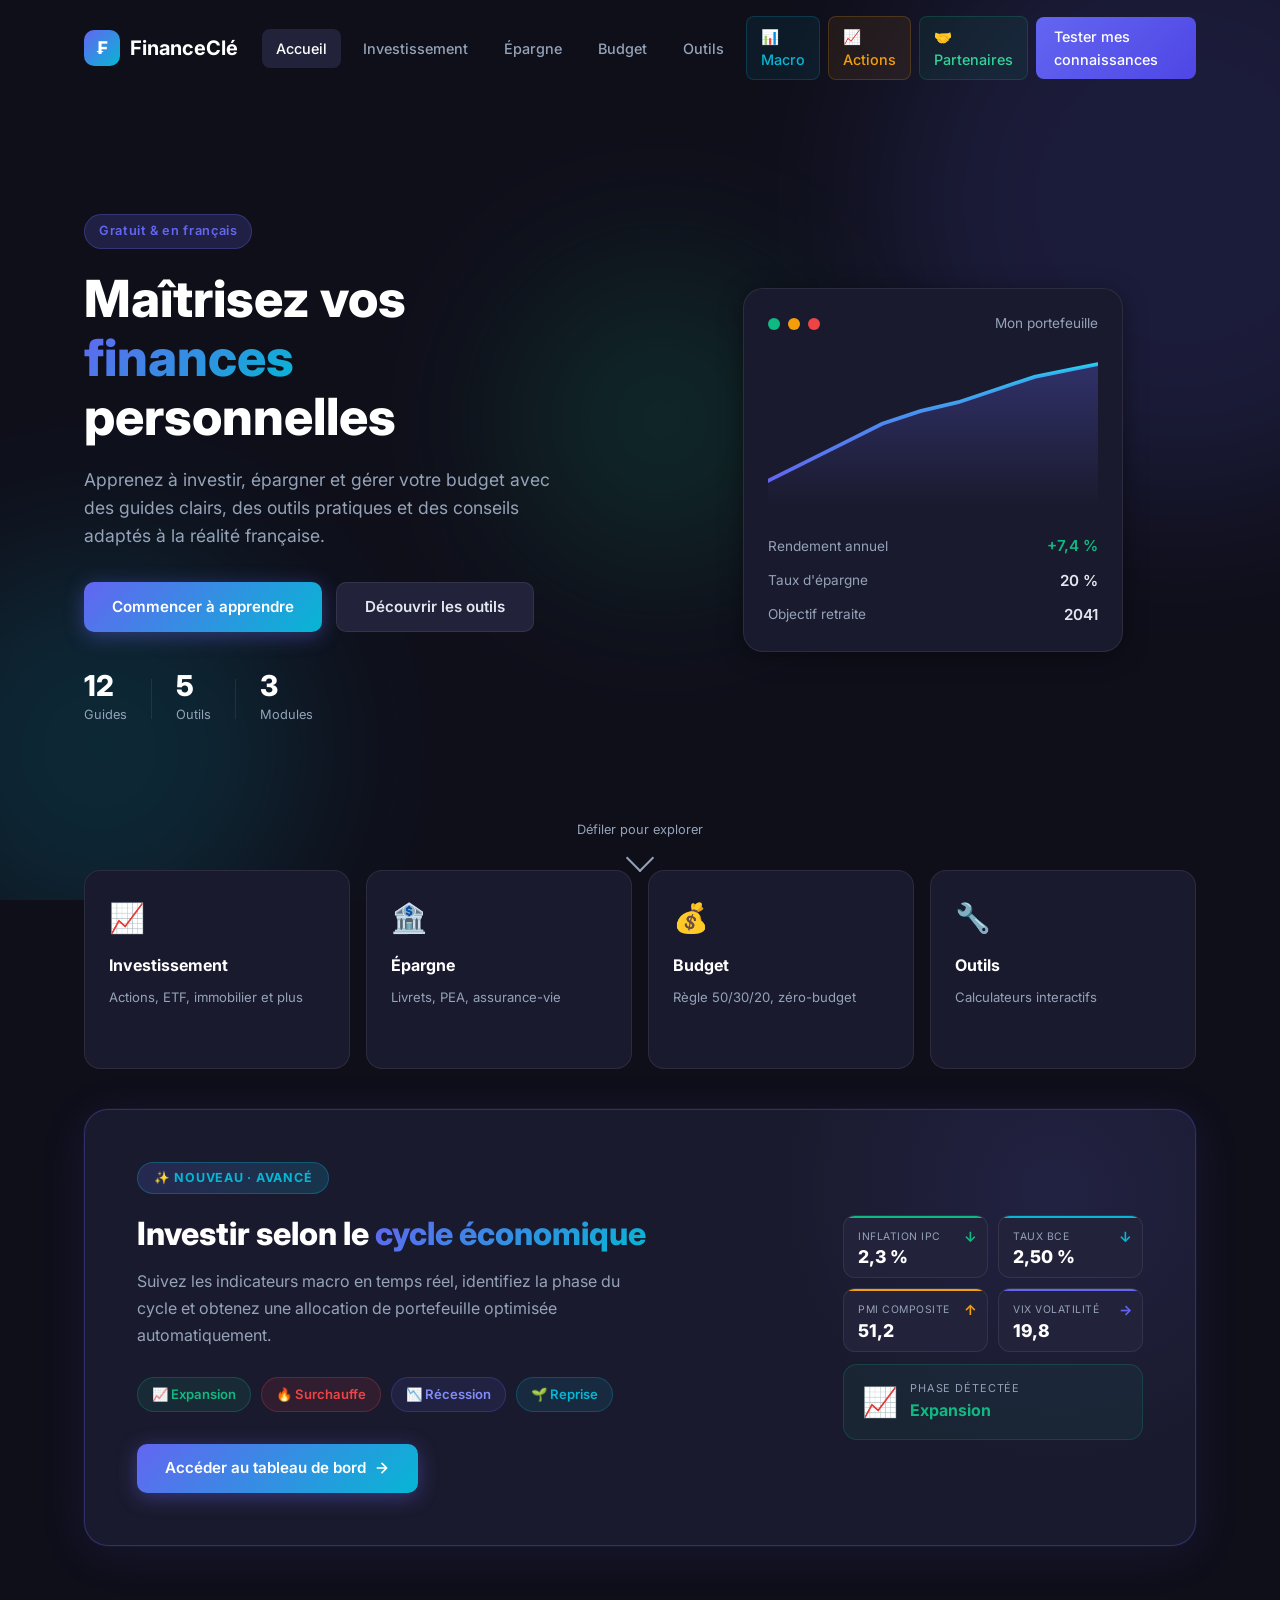
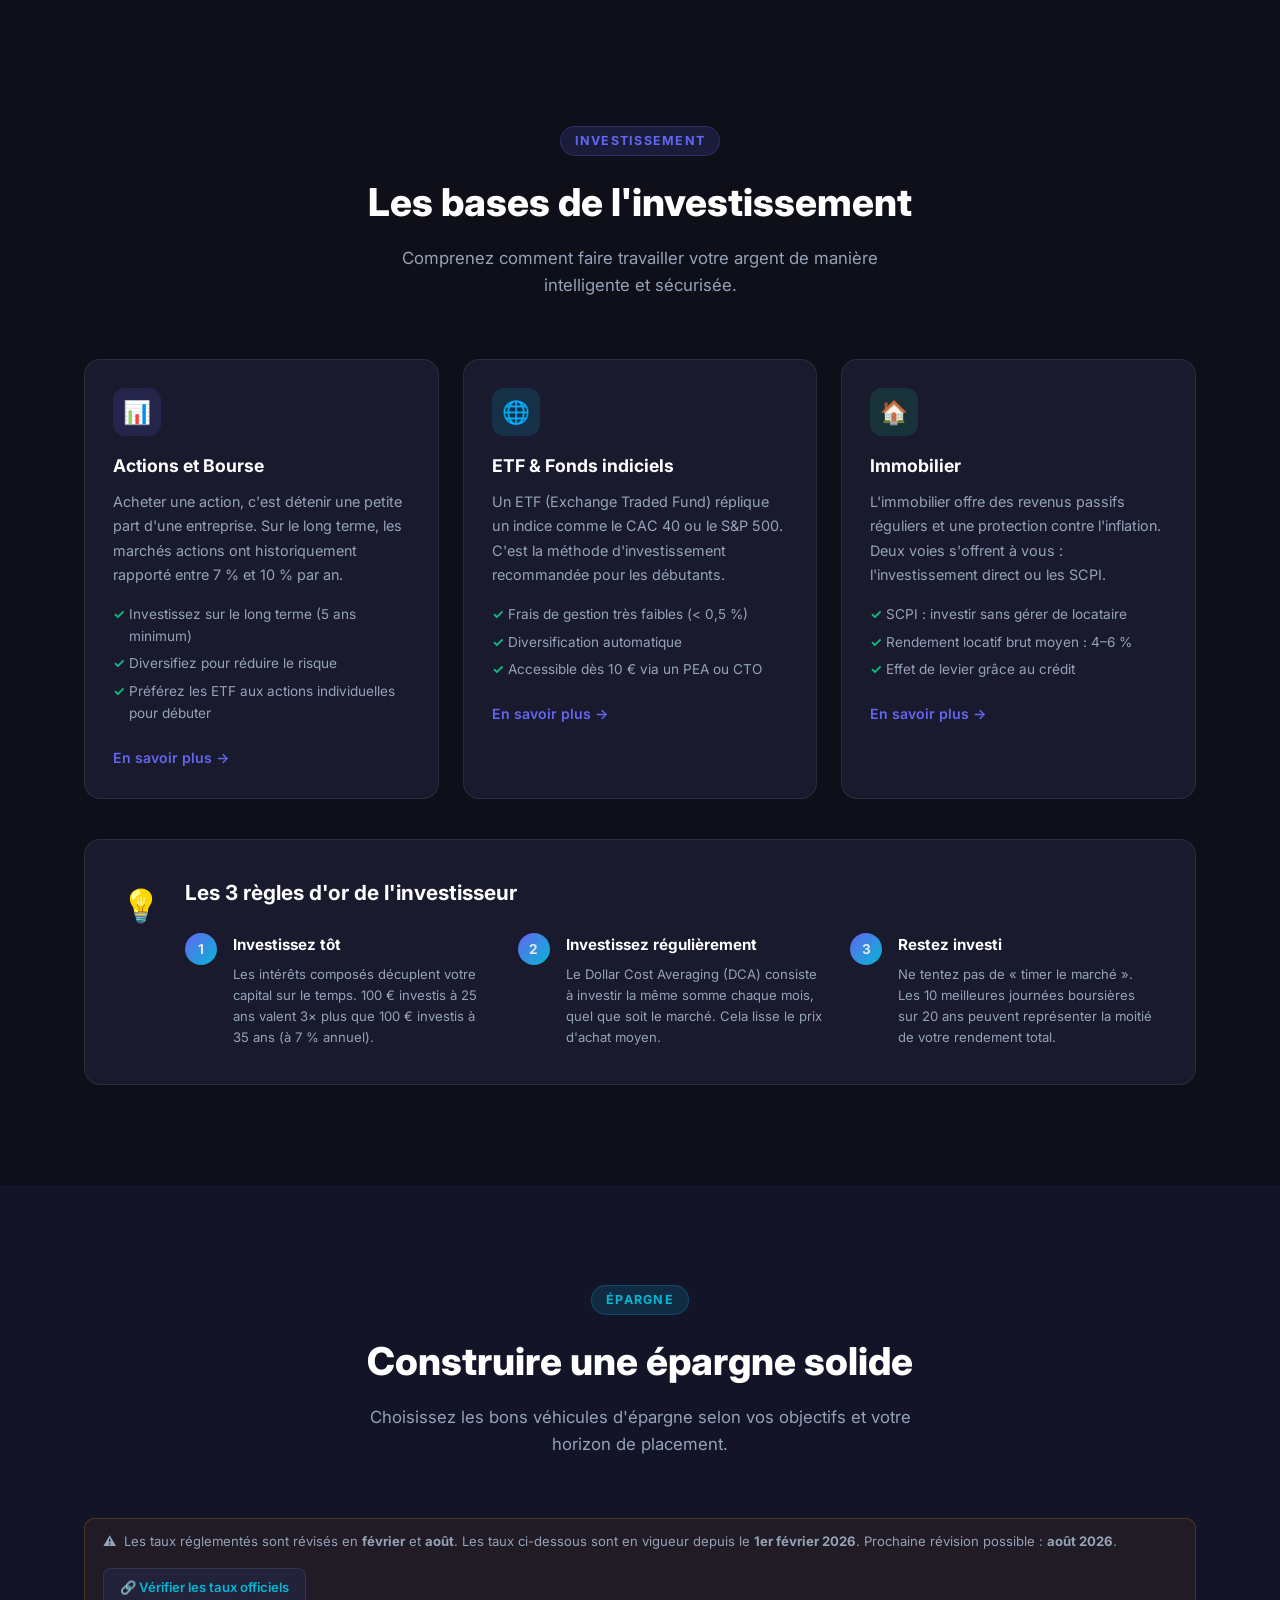
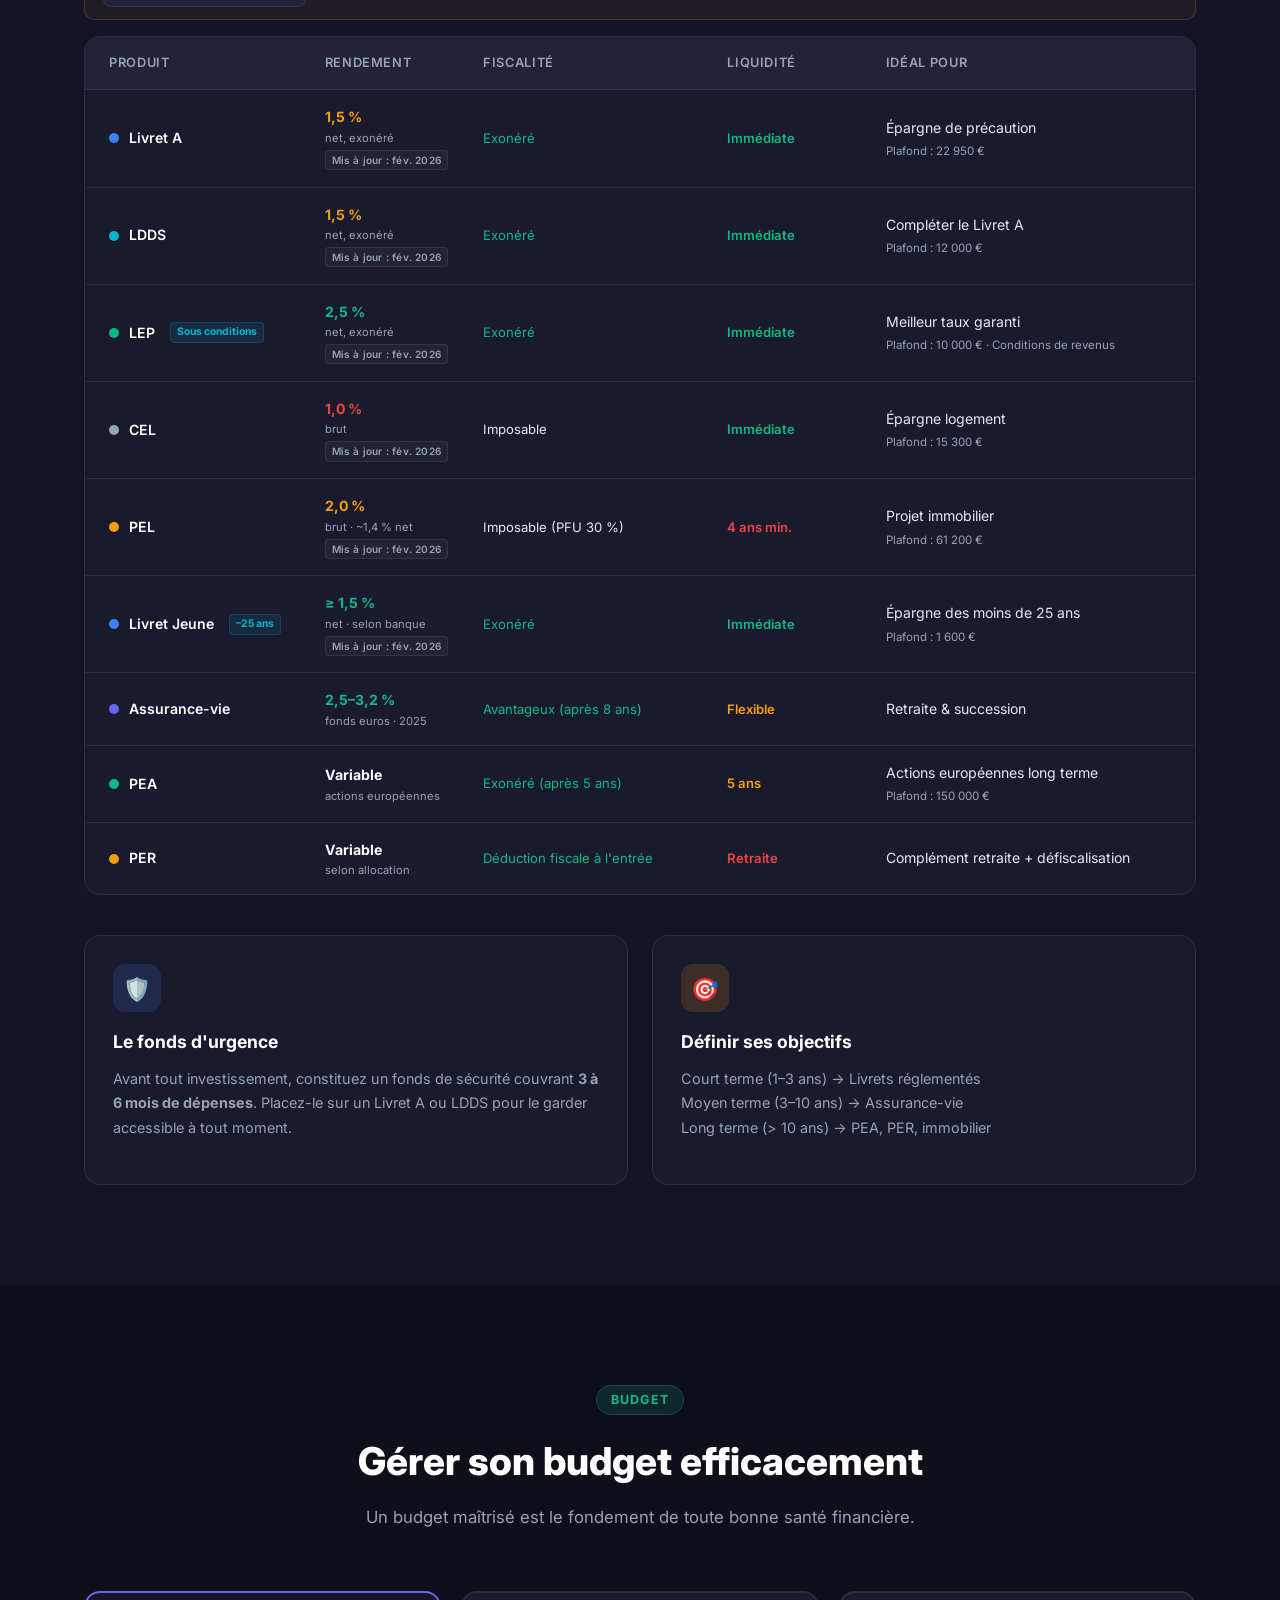
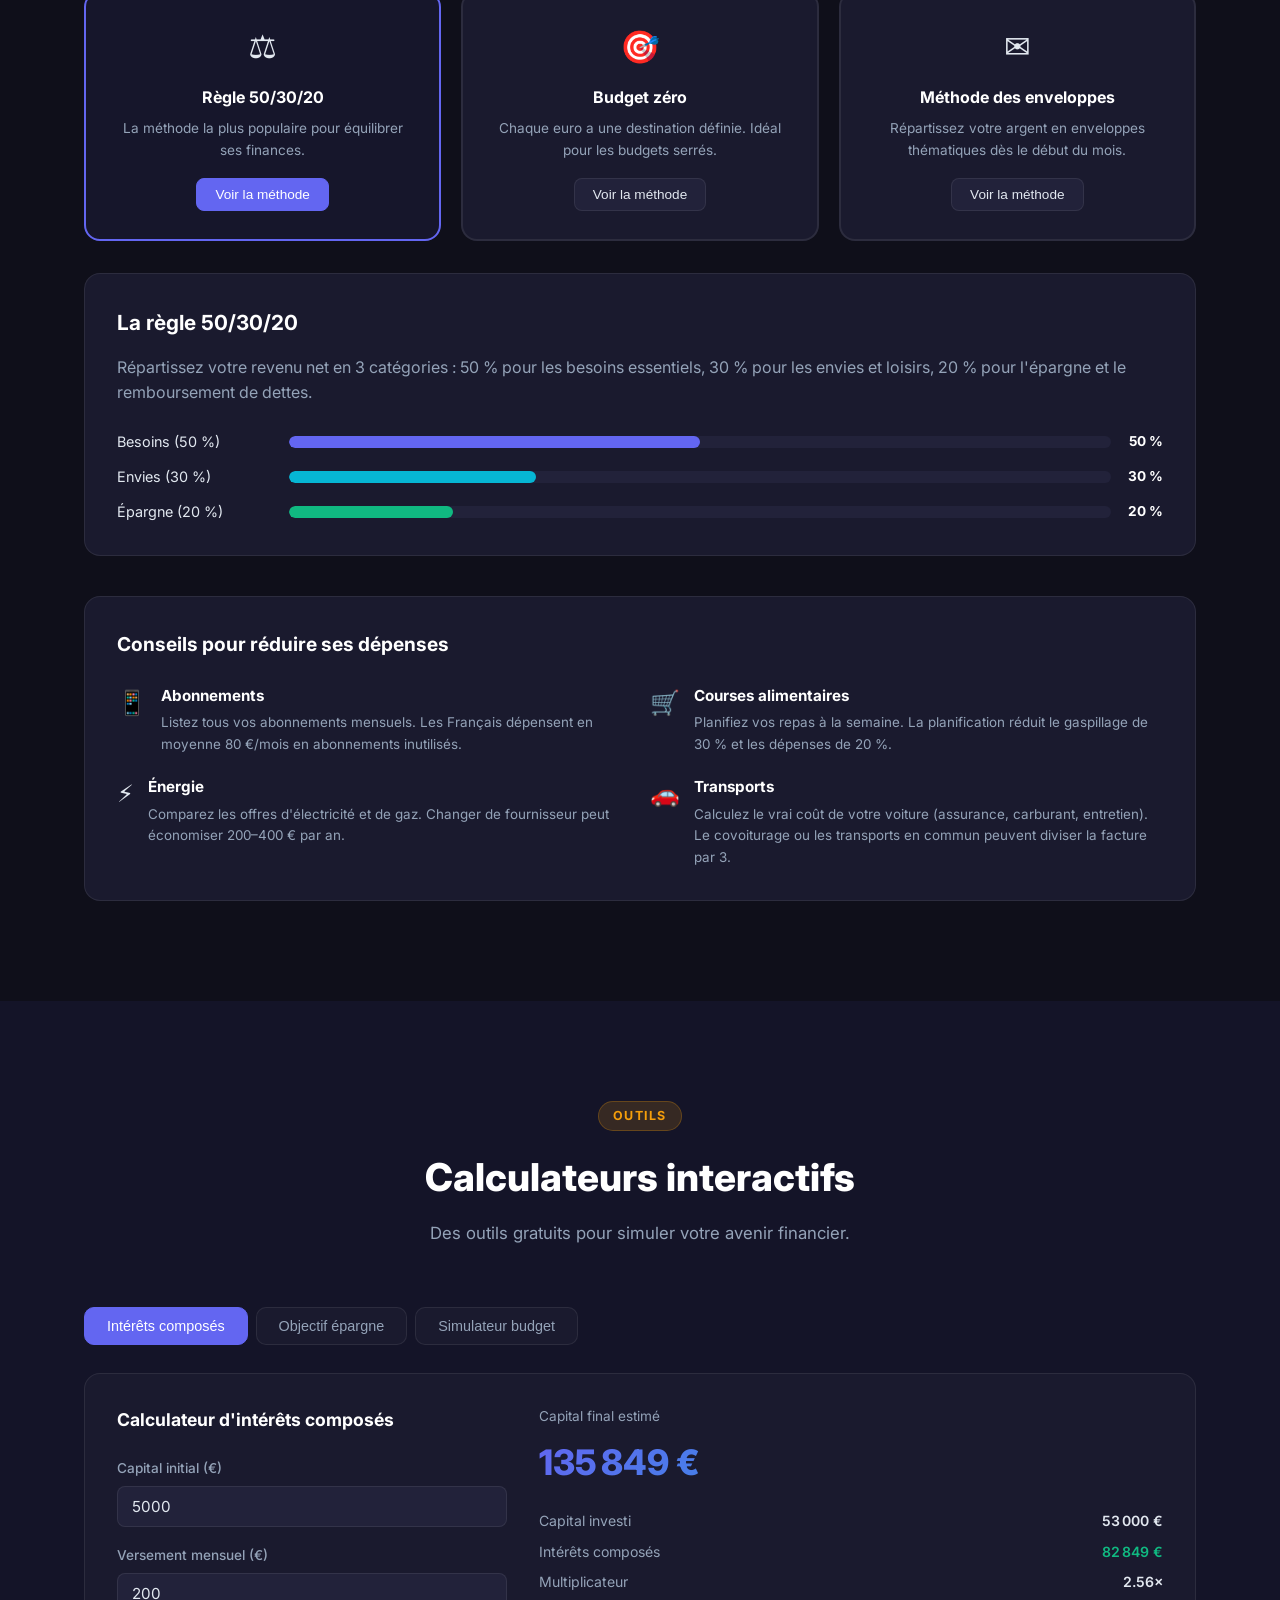
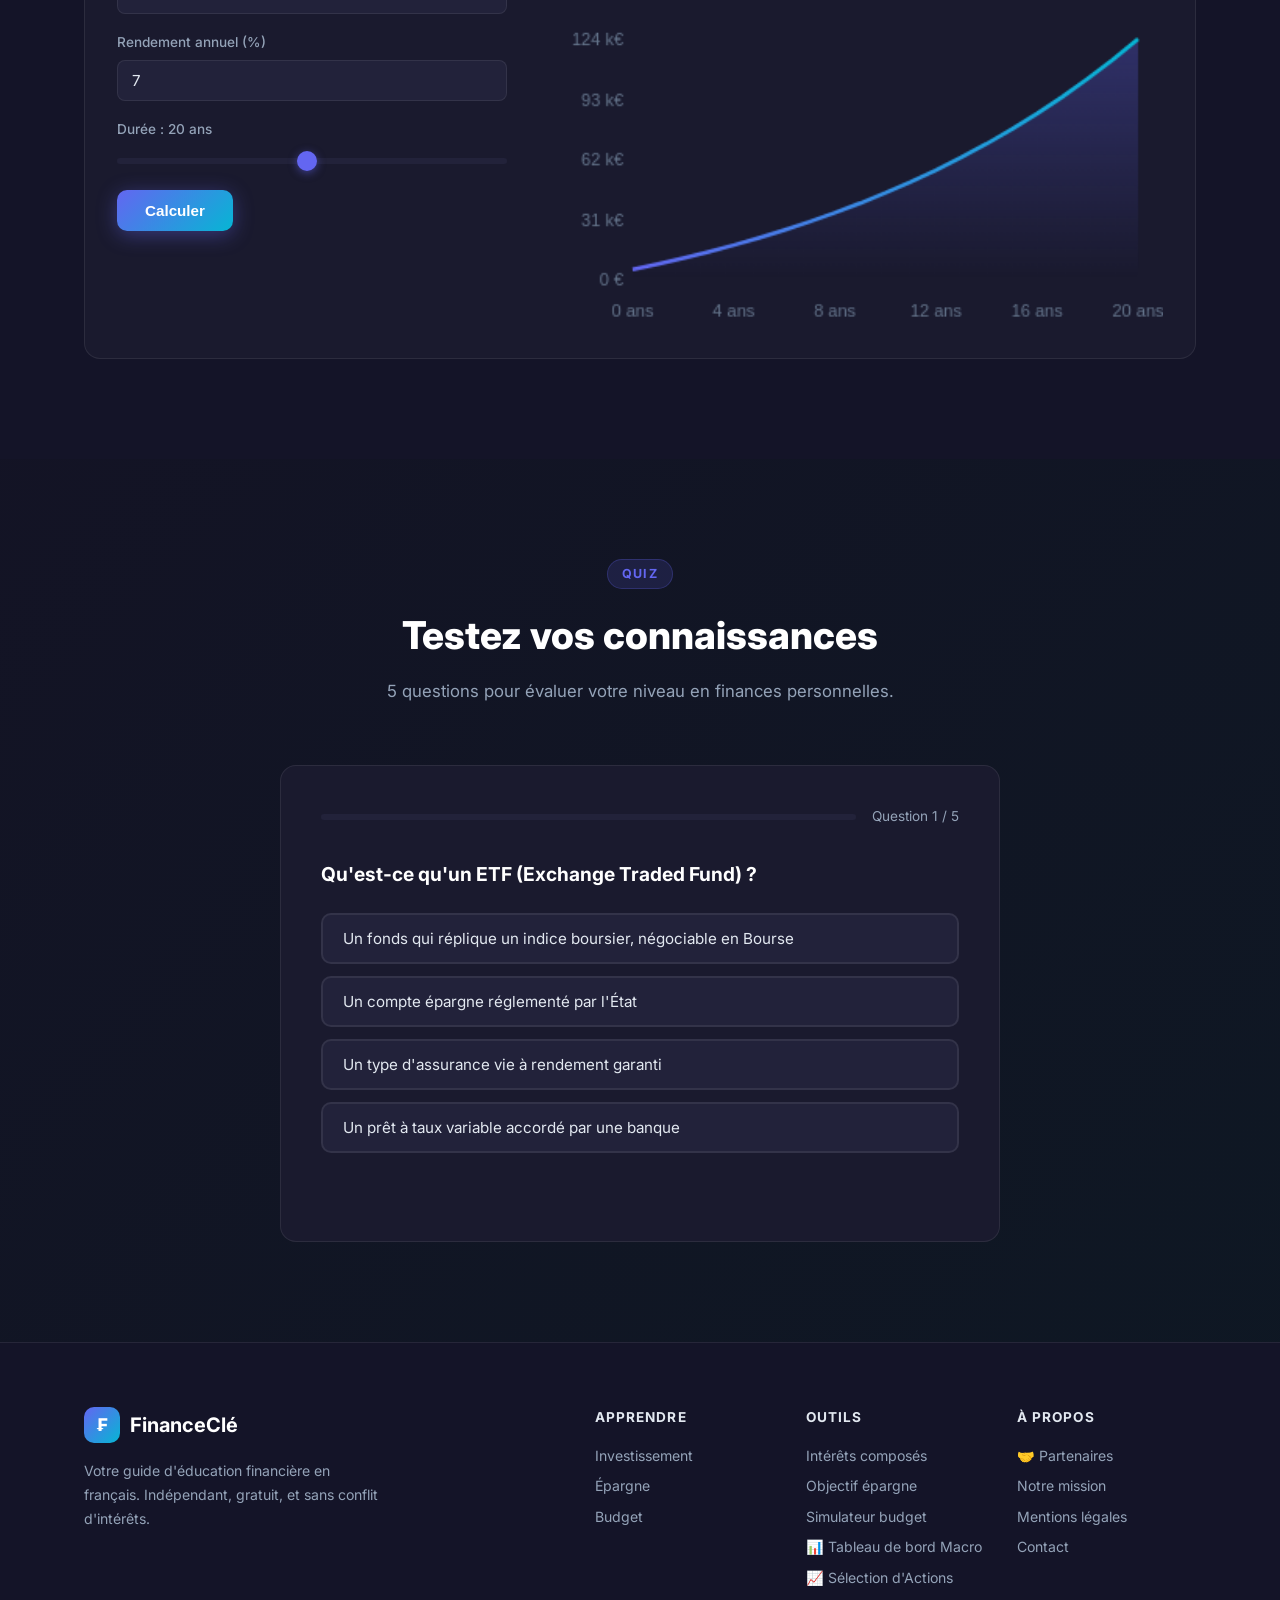
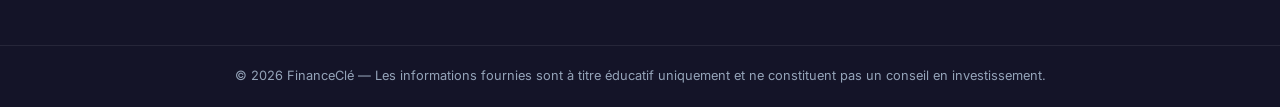
==== index.html @ 879d25b8 "Premier commit - Site FinanceClé complet" ====
<!DOCTYPE html>
<html lang="fr">
<head>
  <meta charset="UTF-8" />
  <meta name="viewport" content="width=device-width, initial-scale=1.0" />
  <title>FinanceClé — Éducation Financière</title>
  <link rel="stylesheet" href="styles.css" />
  <link rel="preconnect" href="https://fonts.googleapis.com" />
  <link rel="preconnect" href="https://fonts.gstatic.com" crossorigin />
  <link href="https://fonts.googleapis.com/css2?family=Inter:wght@400;500;600;700;800&display=swap" rel="stylesheet" />
</head>
<body>

  <!-- NAVIGATION -->
  <header class="navbar" id="navbar">
    <div class="container nav-inner">
      <a href="#accueil" class="logo">
        <span class="logo-icon">₣</span>
        <span>FinanceClé</span>
      </a>
      <nav class="nav-links" id="navLinks">
        <a href="#accueil" class="nav-link active">Accueil</a>
        <a href="#investissement" class="nav-link">Investissement</a>
        <a href="#epargne" class="nav-link">Épargne</a>
        <a href="#budget" class="nav-link">Budget</a>
        <a href="#outils" class="nav-link">Outils</a>
        <a href="tableau-de-bord-macro.html" class="nav-link nav-link-macro">📊 Macro</a>
        <a href="selection-actions.html" class="nav-link nav-link-actions">📈 Actions</a>
        <a href="partenaires.html" class="nav-link nav-link-partners">🤝 Partenaires</a>
        <a href="#quiz" class="nav-link btn-nav">Tester mes connaissances</a>
      </nav>
      <button class="hamburger" id="hamburger" aria-label="Menu">
        <span></span><span></span><span></span>
      </button>
    </div>
  </header>

  <!-- HERO -->
  <section class="hero" id="accueil">
    <div class="hero-bg">
      <div class="hero-shape shape-1"></div>
      <div class="hero-shape shape-2"></div>
      <div class="hero-shape shape-3"></div>
    </div>
    <div class="container hero-content">
      <div class="hero-text">
        <span class="badge">Gratuit &amp; en français</span>
        <h1>Maîtrisez vos <span class="highlight">finances</span> personnelles</h1>
        <p class="hero-sub">Apprenez à investir, épargner et gérer votre budget avec des guides clairs, des outils pratiques et des conseils adaptés à la réalité française.</p>
        <div class="hero-cta">
          <a href="#investissement" class="btn btn-primary">Commencer à apprendre</a>
          <a href="#outils" class="btn btn-ghost">Découvrir les outils</a>
        </div>
        <div class="hero-stats">
          <div class="stat"><span class="stat-num" data-target="12">0</span><span>Guides</span></div>
          <div class="stat-divider"></div>
          <div class="stat"><span class="stat-num" data-target="5">0</span><span>Outils</span></div>
          <div class="stat-divider"></div>
          <div class="stat"><span class="stat-num" data-target="3">0</span><span>Modules</span></div>
        </div>
      </div>
      <div class="hero-card-wrap">
        <div class="hero-card">
          <div class="card-header">
            <span class="card-dot green"></span>
            <span class="card-dot yellow"></span>
            <span class="card-dot red"></span>
            <span class="card-title">Mon portefeuille</span>
          </div>
          <div class="card-chart">
            <svg viewBox="0 0 260 120" class="chart-svg">
              <polyline points="0,100 30,85 60,70 90,55 120,45 150,38 180,28 210,18 240,12 260,8"
                fill="none" stroke="url(#grad)" stroke-width="3" stroke-linecap="round"/>
              <polygon points="0,100 30,85 60,70 90,55 120,45 150,38 180,28 210,18 240,12 260,8 260,120 0,120"
                fill="url(#gradFill)" opacity="0.3"/>
              <defs>
                <linearGradient id="grad" x1="0" y1="0" x2="1" y2="0">
                  <stop offset="0%" stop-color="#6366f1"/>
                  <stop offset="100%" stop-color="#22d3ee"/>
                </linearGradient>
                <linearGradient id="gradFill" x1="0" y1="0" x2="0" y2="1">
                  <stop offset="0%" stop-color="#6366f1"/>
                  <stop offset="100%" stop-color="#6366f100"/>
                </linearGradient>
              </defs>
            </svg>
          </div>
          <div class="card-metrics">
            <div class="metric">
              <span class="metric-label">Rendement annuel</span>
              <span class="metric-val green-text">+7,4 %</span>
            </div>
            <div class="metric">
              <span class="metric-label">Taux d'épargne</span>
              <span class="metric-val">20 %</span>
            </div>
            <div class="metric">
              <span class="metric-label">Objectif retraite</span>
              <span class="metric-val">2041</span>
            </div>
          </div>
        </div>
      </div>
    </div>
    <div class="scroll-hint">
      <span>Défiler pour explorer</span>
      <div class="scroll-arrow"></div>
    </div>
  </section>

  <!-- MODULES RAPIDES -->
  <section class="modules" id="modules">
    <div class="container">
      <div class="modules-grid">
        <a href="#investissement" class="module-card mod-purple">
          <div class="mod-icon">📈</div>
          <h3>Investissement</h3>
          <p>Actions, ETF, immobilier et plus</p>
          <span class="mod-arrow">→</span>
        </a>
        <a href="#epargne" class="module-card mod-cyan">
          <div class="mod-icon">🏦</div>
          <h3>Épargne</h3>
          <p>Livrets, PEA, assurance-vie</p>
          <span class="mod-arrow">→</span>
        </a>
        <a href="#budget" class="module-card mod-green">
          <div class="mod-icon">💰</div>
          <h3>Budget</h3>
          <p>Règle 50/30/20, zéro-budget</p>
          <span class="mod-arrow">→</span>
        </a>
        <a href="#outils" class="module-card mod-orange">
          <div class="mod-icon">🔧</div>
          <h3>Outils</h3>
          <p>Calculateurs interactifs</p>
          <span class="mod-arrow">→</span>
        </a>
      </div>
    </div>
  </section>

  <!-- TABLEAU DE BORD MACRO – MISE EN AVANT -->
  <section class="macro-promo" id="macro-dashboard">
    <div class="container">
      <div class="macro-promo-card" data-aos>
        <div class="macro-promo-glow"></div>

        <!-- Texte principal -->
        <div class="macro-promo-body">
          <span class="macro-promo-badge">✨ Nouveau · Avancé</span>
          <h2>Investir selon le <span class="highlight">cycle économique</span></h2>
          <p>Suivez les indicateurs macro en temps réel, identifiez la phase du cycle et obtenez une allocation de portefeuille optimisée automatiquement.</p>
          <div class="cycle-chips">
            <span class="cycle-chip chip-expansion">📈 Expansion</span>
            <span class="cycle-chip chip-surchauffe">🔥 Surchauffe</span>
            <span class="cycle-chip chip-recession">📉 Récession</span>
            <span class="cycle-chip chip-reprise">🌱 Reprise</span>
          </div>
          <a href="tableau-de-bord-macro.html" class="btn btn-primary">
            Accéder au tableau de bord
            <svg width="16" height="16" viewBox="0 0 24 24" fill="none" stroke="currentColor" stroke-width="2.5" stroke-linecap="round" stroke-linejoin="round" aria-hidden="true"><path d="M5 12h14M12 5l7 7-7 7"/></svg>
          </a>
        </div>

        <!-- Panneau visuel décoratif -->
        <div class="macro-promo-visual" aria-hidden="true">
          <div class="macro-mini-indicators">
            <div class="macro-mini-ind m-green">
              <span class="macro-mini-name">Inflation IPC</span>
              <span class="macro-mini-val">2,3 %</span>
              <span class="macro-mini-trend">↓</span>
            </div>
            <div class="macro-mini-ind m-cyan">
              <span class="macro-mini-name">Taux BCE</span>
              <span class="macro-mini-val">2,50 %</span>
              <span class="macro-mini-trend">↓</span>
            </div>
            <div class="macro-mini-ind m-orange">
              <span class="macro-mini-name">PMI Composite</span>
              <span class="macro-mini-val">51,2</span>
              <span class="macro-mini-trend">↑</span>
            </div>
            <div class="macro-mini-ind m-purple">
              <span class="macro-mini-name">VIX Volatilité</span>
              <span class="macro-mini-val">19,8</span>
              <span class="macro-mini-trend">→</span>
            </div>
          </div>
          <a href="tableau-de-bord-macro.html" class="macro-phase-badge" style="text-decoration:none">
            <span class="macro-phase-icon">📈</span>
            <div>
              <div class="macro-phase-label">Phase détectée</div>
              <div class="macro-phase-name">Expansion</div>
            </div>
          </a>
        </div>

      </div>
    </div>
  </section>

  <!-- INVESTISSEMENT -->
  <section class="section" id="investissement">
    <div class="container">
      <div class="section-header">
        <span class="section-tag purple">Investissement</span>
        <h2>Les bases de l'investissement</h2>
        <p>Comprenez comment faire travailler votre argent de manière intelligente et sécurisée.</p>
      </div>
      <div class="cards-grid">
        <div class="info-card" data-aos>
          <div class="info-icon purple-bg">📊</div>
          <h3>Actions et Bourse</h3>
          <p>Acheter une action, c'est détenir une petite part d'une entreprise. Sur le long terme, les marchés actions ont historiquement rapporté entre 7 % et 10 % par an.</p>
          <ul class="tip-list">
            <li>Investissez sur le long terme (5 ans minimum)</li>
            <li>Diversifiez pour réduire le risque</li>
            <li>Préférez les ETF aux actions individuelles pour débuter</li>
          </ul>
          <a href="#" class="learn-more">En savoir plus →</a>
        </div>
        <div class="info-card" data-aos>
          <div class="info-icon cyan-bg">🌐</div>
          <h3>ETF &amp; Fonds indiciels</h3>
          <p>Un ETF (Exchange Traded Fund) réplique un indice comme le CAC 40 ou le S&amp;P 500. C'est la méthode d'investissement recommandée pour les débutants.</p>
          <ul class="tip-list">
            <li>Frais de gestion très faibles (&lt; 0,5 %)</li>
            <li>Diversification automatique</li>
            <li>Accessible dès 10 € via un PEA ou CTO</li>
          </ul>
          <a href="#" class="learn-more">En savoir plus →</a>
        </div>
        <div class="info-card" data-aos>
          <div class="info-icon green-bg">🏠</div>
          <h3>Immobilier</h3>
          <p>L'immobilier offre des revenus passifs réguliers et une protection contre l'inflation. Deux voies s'offrent à vous : l'investissement direct ou les SCPI.</p>
          <ul class="tip-list">
            <li>SCPI : investir sans gérer de locataire</li>
            <li>Rendement locatif brut moyen : 4–6 %</li>
            <li>Effet de levier grâce au crédit</li>
          </ul>
          <a href="#" class="learn-more">En savoir plus →</a>
        </div>
      </div>

      <div class="concept-box" data-aos>
        <div class="concept-icon">💡</div>
        <div class="concept-body">
          <h3>Les 3 règles d'or de l'investisseur</h3>
          <div class="rules-grid">
            <div class="rule">
              <span class="rule-num">1</span>
              <div>
                <strong>Investissez tôt</strong>
                <p>Les intérêts composés décuplent votre capital sur le temps. 100 € investis à 25 ans valent 3× plus que 100 € investis à 35 ans (à 7 % annuel).</p>
              </div>
            </div>
            <div class="rule">
              <span class="rule-num">2</span>
              <div>
                <strong>Investissez régulièrement</strong>
                <p>Le Dollar Cost Averaging (DCA) consiste à investir la même somme chaque mois, quel que soit le marché. Cela lisse le prix d'achat moyen.</p>
              </div>
            </div>
            <div class="rule">
              <span class="rule-num">3</span>
              <div>
                <strong>Restez investi</strong>
                <p>Ne tentez pas de « timer le marché ». Les 10 meilleures journées boursières sur 20 ans peuvent représenter la moitié de votre rendement total.</p>
              </div>
            </div>
          </div>
        </div>
      </div>
    </div>
  </section>

  <!-- ÉPARGNE -->
  <section class="section section-alt" id="epargne">
    <div class="container">
      <div class="section-header">
        <span class="section-tag cyan">Épargne</span>
        <h2>Construire une épargne solide</h2>
        <p>Choisissez les bons véhicules d'épargne selon vos objectifs et votre horizon de placement.</p>
      </div>

      <div class="savings-warning" data-aos>
        <div class="savings-warning-text">
          <span>⚠️</span>
          <span>Les taux réglementés sont révisés en <strong>février</strong> et <strong>août</strong>. Les taux ci-dessous sont en vigueur depuis le <strong>1er février 2026</strong>. Prochaine révision possible : <strong>août 2026</strong>.</span>
        </div>
        <a href="https://www.service-public.fr/particuliers/vosdroits/F2365" target="_blank" rel="noopener" class="btn-verify">
          🔗 Vérifier les taux officiels
        </a>
      </div>

      <div class="savings-compare" data-aos>
        <div class="savings-table">
          <div class="table-head">
            <div>Produit</div>
            <div>Rendement</div>
            <div>Fiscalité</div>
            <div>Liquidité</div>
            <div>Idéal pour</div>
          </div>

          <!-- Livret A -->
          <div class="table-row" data-aos>
            <div class="product-name"><span class="dot blue"></span>Livret A</div>
            <div>
              <span class="rate rate-orange">1,5 %</span>
              <span class="rate-note">net, exonéré</span>
              <span class="rate-badge">Mis à jour : fév. 2026</span>
            </div>
            <div class="tax good">Exonéré</div>
            <div class="liq high">Immédiate</div>
            <div>
              Épargne de précaution
              <span class="plafond-note">Plafond : 22 950 €</span>
            </div>
          </div>

          <!-- LDDS -->
          <div class="table-row" data-aos>
            <div class="product-name"><span class="dot cyan"></span>LDDS</div>
            <div>
              <span class="rate rate-orange">1,5 %</span>
              <span class="rate-note">net, exonéré</span>
              <span class="rate-badge">Mis à jour : fév. 2026</span>
            </div>
            <div class="tax good">Exonéré</div>
            <div class="liq high">Immédiate</div>
            <div>
              Compléter le Livret A
              <span class="plafond-note">Plafond : 12 000 €</span>
            </div>
          </div>

          <!-- LEP -->
          <div class="table-row" data-aos>
            <div class="product-name"><span class="dot green"></span>LEP<span class="cond-badge">Sous conditions</span></div>
            <div>
              <span class="rate rate-green">2,5 %</span>
              <span class="rate-note">net, exonéré</span>
              <span class="rate-badge">Mis à jour : fév. 2026</span>
            </div>
            <div class="tax good">Exonéré</div>
            <div class="liq high">Immédiate</div>
            <div>
              Meilleur taux garanti
              <span class="plafond-note">Plafond : 10 000 € · Conditions de revenus</span>
            </div>
          </div>

          <!-- CEL -->
          <div class="table-row" data-aos>
            <div class="product-name"><span class="dot muted"></span>CEL</div>
            <div>
              <span class="rate rate-red">1,0 %</span>
              <span class="rate-note">brut</span>
              <span class="rate-badge">Mis à jour : fév. 2026</span>
            </div>
            <div class="tax">Imposable</div>
            <div class="liq high">Immédiate</div>
            <div>
              Épargne logement
              <span class="plafond-note">Plafond : 15 300 €</span>
            </div>
          </div>

          <!-- PEL -->
          <div class="table-row" data-aos>
            <div class="product-name"><span class="dot orange"></span>PEL</div>
            <div>
              <span class="rate rate-orange">2,0 %</span>
              <span class="rate-note">brut · ~1,4 % net</span>
              <span class="rate-badge">Mis à jour : fév. 2026</span>
            </div>
            <div class="tax">Imposable (PFU 30 %)</div>
            <div class="liq low">4 ans min.</div>
            <div>
              Projet immobilier
              <span class="plafond-note">Plafond : 61 200 €</span>
            </div>
          </div>

          <!-- Livret Jeune -->
          <div class="table-row" data-aos>
            <div class="product-name"><span class="dot blue"></span>Livret Jeune<span class="cond-badge">–25 ans</span></div>
            <div>
              <span class="rate rate-green">≥ 1,5 %</span>
              <span class="rate-note">net · selon banque</span>
              <span class="rate-badge">Mis à jour : fév. 2026</span>
            </div>
            <div class="tax good">Exonéré</div>
            <div class="liq high">Immédiate</div>
            <div>
              Épargne des moins de 25 ans
              <span class="plafond-note">Plafond : 1 600 €</span>
            </div>
          </div>

          <!-- Assurance-vie -->
          <div class="table-row" data-aos>
            <div class="product-name"><span class="dot purple"></span>Assurance-vie</div>
            <div>
              <span class="rate rate-green">2,5–3,2 %</span>
              <span class="rate-note">fonds euros · 2025</span>
            </div>
            <div class="tax good">Avantageux (après 8 ans)</div>
            <div class="liq mid">Flexible</div>
            <div>Retraite &amp; succession</div>
          </div>

          <!-- PEA -->
          <div class="table-row" data-aos>
            <div class="product-name"><span class="dot green"></span>PEA</div>
            <div>
              <span class="rate">Variable</span>
              <span class="rate-note">actions européennes</span>
            </div>
            <div class="tax good">Exonéré (après 5 ans)</div>
            <div class="liq mid">5 ans</div>
            <div>
              Actions européennes long terme
              <span class="plafond-note">Plafond : 150 000 €</span>
            </div>
          </div>

          <!-- PER -->
          <div class="table-row" data-aos>
            <div class="product-name"><span class="dot orange"></span>PER</div>
            <div>
              <span class="rate">Variable</span>
              <span class="rate-note">selon allocation</span>
            </div>
            <div class="tax good">Déduction fiscale à l'entrée</div>
            <div class="liq low">Retraite</div>
            <div>Complément retraite + défiscalisation</div>
          </div>

        </div>
      </div>

      <div class="cards-grid mt-40">
        <div class="info-card" data-aos>
          <div class="info-icon blue-bg">🛡️</div>
          <h3>Le fonds d'urgence</h3>
          <p>Avant tout investissement, constituez un fonds de sécurité couvrant <strong>3 à 6 mois de dépenses</strong>. Placez-le sur un Livret A ou LDDS pour le garder accessible à tout moment.</p>
        </div>
        <div class="info-card" data-aos>
          <div class="info-icon orange-bg">🎯</div>
          <h3>Définir ses objectifs</h3>
          <p>Court terme (1–3 ans) → Livrets réglementés<br/>Moyen terme (3–10 ans) → Assurance-vie<br/>Long terme (&gt; 10 ans) → PEA, PER, immobilier</p>
        </div>
      </div>
    </div>
  </section>

  <!-- BUDGET -->
  <section class="section" id="budget">
    <div class="container">
      <div class="section-header">
        <span class="section-tag green">Budget</span>
        <h2>Gérer son budget efficacement</h2>
        <p>Un budget maîtrisé est le fondement de toute bonne santé financière.</p>
      </div>

      <div class="budget-methods" data-aos>
        <div class="method-card active" data-method="503020">
          <div class="method-icon">⚖️</div>
          <h3>Règle 50/30/20</h3>
          <p>La méthode la plus populaire pour équilibrer ses finances.</p>
          <button class="method-btn">Voir la méthode</button>
        </div>
        <div class="method-card" data-method="zerobased">
          <div class="method-icon">🎯</div>
          <h3>Budget zéro</h3>
          <p>Chaque euro a une destination définie. Idéal pour les budgets serrés.</p>
          <button class="method-btn">Voir la méthode</button>
        </div>
        <div class="method-card" data-method="envelope">
          <div class="method-icon">✉️</div>
          <h3>Méthode des enveloppes</h3>
          <p>Répartissez votre argent en enveloppes thématiques dès le début du mois.</p>
          <button class="method-btn">Voir la méthode</button>
        </div>
      </div>

      <div class="method-detail" id="methodDetail">
        <!-- Filled by JS -->
      </div>

      <div class="budget-tips" data-aos>
        <h3>Conseils pour réduire ses dépenses</h3>
        <div class="tips-grid">
          <div class="tip-item">
            <span class="tip-icon">📱</span>
            <div><strong>Abonnements</strong><p>Listez tous vos abonnements mensuels. Les Français dépensent en moyenne 80 €/mois en abonnements inutilisés.</p></div>
          </div>
          <div class="tip-item">
            <span class="tip-icon">🛒</span>
            <div><strong>Courses alimentaires</strong><p>Planifiez vos repas à la semaine. La planification réduit le gaspillage de 30 % et les dépenses de 20 %.</p></div>
          </div>
          <div class="tip-item">
            <span class="tip-icon">⚡</span>
            <div><strong>Énergie</strong><p>Comparez les offres d'électricité et de gaz. Changer de fournisseur peut économiser 200–400 € par an.</p></div>
          </div>
          <div class="tip-item">
            <span class="tip-icon">🚗</span>
            <div><strong>Transports</strong><p>Calculez le vrai coût de votre voiture (assurance, carburant, entretien). Le covoiturage ou les transports en commun peuvent diviser la facture par 3.</p></div>
          </div>
        </div>
      </div>
    </div>
  </section>

  <!-- OUTILS -->
  <section class="section section-alt" id="outils">
    <div class="container">
      <div class="section-header">
        <span class="section-tag orange">Outils</span>
        <h2>Calculateurs interactifs</h2>
        <p>Des outils gratuits pour simuler votre avenir financier.</p>
      </div>

      <div class="tools-tabs">
        <button class="tool-tab active" data-tool="compound">Intérêts composés</button>
        <button class="tool-tab" data-tool="savings">Objectif épargne</button>
        <button class="tool-tab" data-tool="budget-calc">Simulateur budget</button>
      </div>

      <!-- Compound interest -->
      <div class="tool-panel active" id="tool-compound">
        <div class="tool-layout">
          <div class="tool-inputs">
            <h3>Calculateur d'intérêts composés</h3>
            <div class="field-group">
              <label>Capital initial (€)</label>
              <input type="number" id="ci-capital" value="5000" min="0" />
            </div>
            <div class="field-group">
              <label>Versement mensuel (€)</label>
              <input type="number" id="ci-monthly" value="200" min="0" />
            </div>
            <div class="field-group">
              <label>Rendement annuel (%)</label>
              <input type="number" id="ci-rate" value="7" step="0.1" min="0" max="50" />
            </div>
            <div class="field-group">
              <label>Durée : <span id="ci-years-label">20</span> ans</label>
              <input type="range" id="ci-years" min="1" max="40" value="20" />
            </div>
            <button class="btn btn-primary" id="ci-calc">Calculer</button>
          </div>
          <div class="tool-result" id="ci-result">
            <div class="result-big">
              <span class="result-label">Capital final estimé</span>
              <span class="result-value" id="ci-total">—</span>
            </div>
            <div class="result-breakdown" id="ci-breakdown"></div>
            <canvas id="ci-chart" width="400" height="200"></canvas>
          </div>
        </div>
      </div>

      <!-- Savings goal -->
      <div class="tool-panel" id="tool-savings">
        <div class="tool-layout">
          <div class="tool-inputs">
            <h3>Calculateur d'objectif épargne</h3>
            <div class="field-group">
              <label>Objectif (€)</label>
              <input type="number" id="sg-goal" value="20000" min="0" />
            </div>
            <div class="field-group">
              <label>Épargne actuelle (€)</label>
              <input type="number" id="sg-current" value="2000" min="0" />
            </div>
            <div class="field-group">
              <label>Rendement annuel (%)</label>
              <input type="number" id="sg-rate" value="3" step="0.1" />
            </div>
            <div class="field-group">
              <label>Durée souhaitée : <span id="sg-years-label">5</span> ans</label>
              <input type="range" id="sg-years" min="1" max="30" value="5" />
            </div>
            <button class="btn btn-primary" id="sg-calc">Calculer</button>
          </div>
          <div class="tool-result" id="sg-result">
            <div class="result-big">
              <span class="result-label">Versement mensuel nécessaire</span>
              <span class="result-value" id="sg-monthly">—</span>
            </div>
            <div class="result-breakdown" id="sg-breakdown"></div>
          </div>
        </div>
      </div>

      <!-- Budget simulator -->
      <div class="tool-panel" id="tool-budget-calc">
        <div class="tool-layout">
          <div class="tool-inputs">
            <h3>Simulateur budget 50/30/20</h3>
            <div class="field-group">
              <label>Revenu mensuel net (€)</label>
              <input type="number" id="bc-income" value="2500" min="0" />
            </div>
            <button class="btn btn-primary" id="bc-calc">Calculer</button>
          </div>
          <div class="tool-result" id="bc-result">
            <div class="budget-donut-wrap">
              <canvas id="bc-chart" width="220" height="220"></canvas>
              <div class="donut-legend" id="bc-legend"></div>
            </div>
            <div class="budget-allocation" id="bc-alloc"></div>
          </div>
        </div>
      </div>
    </div>
  </section>

  <!-- QUIZ -->
  <section class="section quiz-section" id="quiz">
    <div class="container">
      <div class="section-header">
        <span class="section-tag purple">Quiz</span>
        <h2>Testez vos connaissances</h2>
        <p>5 questions pour évaluer votre niveau en finances personnelles.</p>
      </div>
      <div class="quiz-box" id="quizBox">
        <div class="quiz-progress">
          <div class="progress-bar"><div class="progress-fill" id="quizProgress"></div></div>
          <span id="quizCounter">Question 1 / 5</span>
        </div>
        <div class="quiz-question" id="quizQuestion"></div>
        <div class="quiz-options" id="quizOptions"></div>
        <div class="quiz-feedback" id="quizFeedback"></div>
        <button class="btn btn-primary" id="quizNext" style="display:none">Question suivante →</button>
      </div>
      <div class="quiz-result hidden" id="quizResult">
        <div class="result-circle">
          <span id="quizScore">0/5</span>
        </div>
        <h3 id="quizResultTitle"></h3>
        <p id="quizResultText"></p>
        <button class="btn btn-primary" id="quizRestart">Recommencer le quiz</button>
      </div>
    </div>
  </section>

  <!-- FOOTER -->
  <footer class="footer">
    <div class="container footer-inner">
      <div class="footer-brand">
        <a href="#accueil" class="logo">
          <span class="logo-icon">₣</span>
          <span>FinanceClé</span>
        </a>
        <p>Votre guide d'éducation financière en français. Indépendant, gratuit, et sans conflit d'intérêts.</p>
      </div>
      <div class="footer-links">
        <div>
          <h4>Apprendre</h4>
          <a href="#investissement">Investissement</a>
          <a href="#epargne">Épargne</a>
          <a href="#budget">Budget</a>
        </div>
        <div>
          <h4>Outils</h4>
          <a href="#outils">Intérêts composés</a>
          <a href="#outils">Objectif épargne</a>
          <a href="#outils">Simulateur budget</a>
          <a href="tableau-de-bord-macro.html">📊 Tableau de bord Macro</a>
          <a href="selection-actions.html">📈 Sélection d'Actions</a>
        </div>
        <div>
          <h4>À propos</h4>
          <a href="partenaires.html">🤝 Partenaires</a>
          <a href="#">Notre mission</a>
          <a href="#">Mentions légales</a>
          <a href="#">Contact</a>
        </div>
      </div>
    </div>
    <div class="footer-bottom">
      <p>© 2026 FinanceClé — Les informations fournies sont à titre éducatif uniquement et ne constituent pas un conseil en investissement.</p>
    </div>
  </footer>

  <script src="script.js"></script>
</body>
</html>
---- styles.css ----
/* ─── RESET & BASE ─────────────────────────────────────────── */
*, *::before, *::after { box-sizing: border-box; margin: 0; padding: 0; }

:root {
  --purple: #6366f1;
  --purple-dark: #4f46e5;
  --cyan: #06b6d4;
  --green: #10b981;
  --orange: #f59e0b;
  --blue: #3b82f6;
  --red: #ef4444;
  --bg: #0f0f1a;
  --bg2: #141428;
  --surface: #1a1a2e;
  --surface2: #22223a;
  --border: rgba(255,255,255,0.08);
  --text: #e2e8f0;
  --muted: #94a3b8;
  --radius: 16px;
  --radius-sm: 10px;
  --shadow: 0 4px 24px rgba(0,0,0,0.4);
  --transition: 0.25s cubic-bezier(0.4,0,0.2,1);
}

html { scroll-behavior: smooth; }

body {
  font-family: 'Inter', system-ui, sans-serif;
  background: var(--bg);
  color: var(--text);
  line-height: 1.6;
  overflow-x: hidden;
}

.container {
  max-width: 1160px;
  margin: 0 auto;
  padding: 0 24px;
}

a { text-decoration: none; color: inherit; }
ul { list-style: none; }
img { display: block; max-width: 100%; }
input { font-family: inherit; }

/* ─── NAVBAR ────────────────────────────────────────────────── */
.navbar {
  position: fixed;
  top: 0; left: 0; right: 0;
  z-index: 100;
  padding: 16px 0;
  transition: background var(--transition), box-shadow var(--transition);
}
.navbar.scrolled {
  background: rgba(15,15,26,0.92);
  backdrop-filter: blur(16px);
  box-shadow: 0 2px 20px rgba(0,0,0,0.4);
}
.nav-inner {
  display: flex;
  align-items: center;
  justify-content: space-between;
  gap: 24px;
}
.logo {
  display: flex;
  align-items: center;
  gap: 10px;
  font-weight: 700;
  font-size: 1.25rem;
  color: #fff;
}
.logo-icon {
  width: 36px; height: 36px;
  background: linear-gradient(135deg, var(--purple), var(--cyan));
  border-radius: 10px;
  display: flex; align-items: center; justify-content: center;
  font-size: 1.1rem; font-weight: 800;
}
.nav-links {
  display: flex;
  align-items: center;
  gap: 8px;
}
.nav-link {
  padding: 8px 14px;
  border-radius: 8px;
  font-size: 0.9rem;
  font-weight: 500;
  color: var(--muted);
  transition: color var(--transition), background var(--transition);
}
.nav-link:hover, .nav-link.active { color: #fff; background: var(--surface2); }
.btn-nav {
  background: linear-gradient(135deg, var(--purple), var(--purple-dark));
  color: #fff !important;
  padding: 8px 18px;
  border-radius: 8px;
}
.btn-nav:hover { opacity: 0.9; background: var(--surface2) !important; }
.hamburger {
  display: none;
  flex-direction: column;
  gap: 5px;
  background: none;
  border: none;
  cursor: pointer;
  padding: 4px;
}
.hamburger span {
  display: block;
  width: 24px; height: 2px;
  background: var(--text);
  border-radius: 2px;
  transition: var(--transition);
}

/* ─── BUTTONS ───────────────────────────────────────────────── */
.btn {
  display: inline-flex;
  align-items: center;
  gap: 8px;
  padding: 12px 28px;
  border-radius: 10px;
  font-weight: 600;
  font-size: 0.95rem;
  cursor: pointer;
  border: none;
  transition: all var(--transition);
}
.btn-primary {
  background: linear-gradient(135deg, var(--purple), var(--cyan));
  color: #fff;
  box-shadow: 0 4px 20px rgba(99,102,241,0.4);
}
.btn-primary:hover { transform: translateY(-2px); box-shadow: 0 8px 28px rgba(99,102,241,0.5); }
.btn-ghost {
  background: var(--surface2);
  color: var(--text);
  border: 1px solid var(--border);
}
.btn-ghost:hover { background: var(--surface); transform: translateY(-2px); }

/* ─── HERO ──────────────────────────────────────────────────── */
.hero {
  min-height: 100vh;
  display: flex;
  flex-direction: column;
  justify-content: center;
  padding: 120px 0 80px;
  position: relative;
  overflow: hidden;
}
.hero-bg { position: absolute; inset: 0; pointer-events: none; }
.hero-shape {
  position: absolute;
  border-radius: 50%;
  filter: blur(80px);
  opacity: 0.15;
}
.shape-1 { width: 600px; height: 600px; background: var(--purple); top: -100px; right: -200px; }
.shape-2 { width: 400px; height: 400px; background: var(--cyan); bottom: -50px; left: -100px; }
.shape-3 { width: 300px; height: 300px; background: var(--green); top: 30%; left: 40%; }

.hero-content {
  display: grid;
  grid-template-columns: 1fr 1fr;
  gap: 60px;
  align-items: center;
  position: relative;
}
.badge {
  display: inline-block;
  background: rgba(99,102,241,0.2);
  color: var(--purple);
  border: 1px solid rgba(99,102,241,0.3);
  padding: 6px 14px;
  border-radius: 100px;
  font-size: 0.8rem;
  font-weight: 600;
  margin-bottom: 20px;
  letter-spacing: 0.05em;
}
.hero-text h1 {
  font-size: clamp(2.2rem, 4vw, 3.4rem);
  font-weight: 800;
  line-height: 1.15;
  margin-bottom: 20px;
  color: #fff;
}
.highlight {
  background: linear-gradient(135deg, var(--purple), var(--cyan));
  -webkit-background-clip: text;
  -webkit-text-fill-color: transparent;
  background-clip: text;
}
.hero-sub { color: var(--muted); font-size: 1.1rem; margin-bottom: 32px; max-width: 480px; }
.hero-cta { display: flex; gap: 14px; flex-wrap: wrap; margin-bottom: 40px; }
.hero-stats { display: flex; align-items: center; gap: 24px; }
.stat { display: flex; flex-direction: column; }
.stat-num { font-size: 1.8rem; font-weight: 800; color: #fff; line-height: 1; }
.stat span:last-child { font-size: 0.8rem; color: var(--muted); margin-top: 4px; }
.stat-divider { width: 1px; height: 40px; background: var(--border); }

/* Hero card */
.hero-card-wrap { display: flex; justify-content: center; }
.hero-card {
  background: var(--surface);
  border: 1px solid var(--border);
  border-radius: 20px;
  padding: 24px;
  width: 100%;
  max-width: 380px;
  box-shadow: var(--shadow);
  animation: float 6s ease-in-out infinite;
}
@keyframes float { 0%,100%{transform:translateY(0)} 50%{transform:translateY(-12px)} }
.card-header {
  display: flex;
  align-items: center;
  gap: 8px;
  margin-bottom: 20px;
}
.card-dot { width: 12px; height: 12px; border-radius: 50%; }
.card-dot.green { background: var(--green); }
.card-dot.yellow { background: var(--orange); }
.card-dot.red { background: var(--red); }
.card-title { margin-left: auto; font-size: 0.85rem; color: var(--muted); }
.card-chart { margin-bottom: 20px; }
.chart-svg { width: 100%; height: auto; }
.card-metrics { display: flex; flex-direction: column; gap: 10px; }
.metric { display: flex; justify-content: space-between; align-items: center; }
.metric-label { font-size: 0.85rem; color: var(--muted); }
.metric-val { font-weight: 600; font-size: 0.95rem; }
.green-text { color: var(--green); }

.scroll-hint {
  position: absolute;
  bottom: 32px;
  left: 50%;
  transform: translateX(-50%);
  display: flex;
  flex-direction: column;
  align-items: center;
  gap: 8px;
  color: var(--muted);
  font-size: 0.8rem;
}
.scroll-arrow {
  width: 20px; height: 20px;
  border-right: 2px solid var(--muted);
  border-bottom: 2px solid var(--muted);
  transform: rotate(45deg);
  animation: bounce 2s infinite;
}
@keyframes bounce { 0%,100%{transform:rotate(45deg) translateY(0)} 50%{transform:rotate(45deg) translateY(6px)} }

/* ─── MODULES ───────────────────────────────────────────────── */
.modules { padding: 0 0 20px; margin-top: -30px; position: relative; z-index: 2; }
.modules-grid {
  display: grid;
  grid-template-columns: repeat(4, 1fr);
  gap: 16px;
}
.module-card {
  display: flex;
  flex-direction: column;
  gap: 8px;
  padding: 24px;
  border-radius: var(--radius);
  border: 1px solid var(--border);
  background: var(--surface);
  transition: transform var(--transition), box-shadow var(--transition), border-color var(--transition);
  cursor: pointer;
}
.module-card:hover { transform: translateY(-4px); }
.mod-purple:hover { border-color: var(--purple); box-shadow: 0 8px 32px rgba(99,102,241,0.2); }
.mod-cyan:hover { border-color: var(--cyan); box-shadow: 0 8px 32px rgba(6,182,212,0.2); }
.mod-green:hover { border-color: var(--green); box-shadow: 0 8px 32px rgba(16,185,129,0.2); }
.mod-orange:hover { border-color: var(--orange); box-shadow: 0 8px 32px rgba(245,158,11,0.2); }
.mod-icon { font-size: 1.8rem; margin-bottom: 4px; }
.module-card h3 { font-size: 1rem; font-weight: 700; color: #fff; }
.module-card p { font-size: 0.82rem; color: var(--muted); }
.mod-arrow { margin-top: auto; font-size: 1.1rem; opacity: 0; transform: translateX(-4px); transition: var(--transition); }
.module-card:hover .mod-arrow { opacity: 1; transform: translateX(0); }

/* ─── SECTIONS ──────────────────────────────────────────────── */
.section { padding: 100px 0; }
.section-alt { background: var(--bg2); }
.section-header { text-align: center; margin-bottom: 60px; }
.section-tag {
  display: inline-block;
  padding: 4px 14px;
  border-radius: 100px;
  font-size: 0.78rem;
  font-weight: 700;
  letter-spacing: 0.1em;
  text-transform: uppercase;
  margin-bottom: 16px;
}
.section-tag.purple { background: rgba(99,102,241,0.15); color: var(--purple); border: 1px solid rgba(99,102,241,0.25); }
.section-tag.cyan { background: rgba(6,182,212,0.15); color: var(--cyan); border: 1px solid rgba(6,182,212,0.25); }
.section-tag.green { background: rgba(16,185,129,0.15); color: var(--green); border: 1px solid rgba(16,185,129,0.25); }
.section-tag.orange { background: rgba(245,158,11,0.15); color: var(--orange); border: 1px solid rgba(245,158,11,0.25); }
.section-header h2 { font-size: clamp(1.8rem,3vw,2.6rem); font-weight: 800; color: #fff; margin-bottom: 12px; }
.section-header p { color: var(--muted); font-size: 1.05rem; max-width: 560px; margin: 0 auto; }

/* ─── CARDS GRID ────────────────────────────────────────────── */
.cards-grid { display: grid; grid-template-columns: repeat(3, 1fr); gap: 24px; }
.cards-grid.mt-40 { margin-top: 40px; grid-template-columns: repeat(2, 1fr); }
.info-card {
  background: var(--surface);
  border: 1px solid var(--border);
  border-radius: var(--radius);
  padding: 28px;
  transition: transform var(--transition), box-shadow var(--transition), border-color var(--transition);
}
.info-card:hover { transform: translateY(-4px); box-shadow: var(--shadow); border-color: rgba(255,255,255,0.15); }
.info-icon {
  width: 48px; height: 48px;
  border-radius: 12px;
  display: flex; align-items: center; justify-content: center;
  font-size: 1.4rem;
  margin-bottom: 16px;
}
.purple-bg { background: rgba(99,102,241,0.15); }
.cyan-bg { background: rgba(6,182,212,0.15); }
.green-bg { background: rgba(16,185,129,0.15); }
.blue-bg { background: rgba(59,130,246,0.15); }
.orange-bg { background: rgba(245,158,11,0.15); }
.info-card h3 { font-size: 1.1rem; font-weight: 700; color: #fff; margin-bottom: 10px; }
.info-card p { color: var(--muted); font-size: 0.9rem; line-height: 1.7; margin-bottom: 16px; }
.tip-list { display: flex; flex-direction: column; gap: 6px; margin-bottom: 20px; }
.tip-list li {
  color: var(--muted);
  font-size: 0.85rem;
  padding-left: 16px;
  position: relative;
}
.tip-list li::before {
  content: '✓';
  position: absolute; left: 0;
  color: var(--green);
  font-weight: 700;
}
.learn-more { color: var(--purple); font-size: 0.88rem; font-weight: 600; transition: color var(--transition); }
.learn-more:hover { color: var(--cyan); }

/* ─── CONCEPT BOX ───────────────────────────────────────────── */
.concept-box {
  margin-top: 40px;
  background: var(--surface);
  border: 1px solid var(--border);
  border-radius: var(--radius);
  padding: 36px;
  display: flex;
  gap: 24px;
  align-items: flex-start;
}
.concept-icon { font-size: 2rem; margin-top: 4px; flex-shrink: 0; }
.concept-body h3 { font-size: 1.3rem; font-weight: 700; color: #fff; margin-bottom: 24px; }
.rules-grid { display: grid; grid-template-columns: repeat(3,1fr); gap: 24px; }
.rule { display: flex; gap: 16px; align-items: flex-start; }
.rule-num {
  width: 32px; height: 32px;
  border-radius: 50%;
  background: linear-gradient(135deg, var(--purple), var(--cyan));
  display: flex; align-items: center; justify-content: center;
  font-weight: 700; font-size: 0.85rem;
  flex-shrink: 0;
}
.rule strong { display: block; color: #fff; font-size: 0.95rem; margin-bottom: 6px; }
.rule p { color: var(--muted); font-size: 0.82rem; line-height: 1.6; }

/* ─── SAVINGS TABLE ─────────────────────────────────────────── */
.savings-compare { background: var(--surface); border: 1px solid var(--border); border-radius: var(--radius); overflow: hidden; }
.table-head, .table-row {
  display: grid;
  grid-template-columns: 1.4fr 1fr 1.6fr 1fr 2fr;
  gap: 16px;
  padding: 16px 24px;
  align-items: center;
  font-size: 0.88rem;
}
.table-head {
  background: var(--surface2);
  color: var(--muted);
  font-weight: 600;
  font-size: 0.8rem;
  text-transform: uppercase;
  letter-spacing: 0.05em;
  border-bottom: 1px solid var(--border);
}
.table-row { border-bottom: 1px solid var(--border); transition: background var(--transition); }
.table-row:last-child { border-bottom: none; }
.table-row:hover { background: rgba(255,255,255,0.03); }
.product-name { display: flex; align-items: center; gap: 10px; font-weight: 600; color: #fff; }
.dot { width: 10px; height: 10px; border-radius: 50%; flex-shrink: 0; }
.dot.blue { background: var(--blue); }
.dot.green { background: var(--green); }
.dot.purple { background: var(--purple); }
.dot.orange { background: var(--orange); }
.dot.cyan { background: var(--cyan); }
.rate { font-weight: 700; color: #fff; }
.rate-green  { color: var(--green)  !important; }
.rate-orange { color: var(--orange) !important; }
.rate-red    { color: var(--red)    !important; }
.rate-note   { display: block; font-size: 0.7rem; color: var(--muted); margin-top: 2px; line-height: 1.35; }
.rate-badge  {
  display: inline-block;
  font-size: 0.63rem;
  font-weight: 600;
  color: var(--muted);
  background: rgba(255,255,255,0.04);
  border: 1px solid var(--border);
  padding: 1px 6px;
  border-radius: 4px;
  margin-top: 4px;
  letter-spacing: 0.02em;
}
.dot.red { background: var(--red); }
.dot.muted { background: var(--muted); }

/* Condition badge (ex: sous conditions de revenus) */
.cond-badge {
  display: inline-block;
  font-size: 0.65rem;
  font-weight: 700;
  color: var(--cyan);
  background: rgba(6,182,212,0.1);
  border: 1px solid rgba(6,182,212,0.2);
  padding: 1px 6px;
  border-radius: 4px;
  margin-left: 5px;
  vertical-align: middle;
}

/* Plafond note inside "Idéal pour" */
.plafond-note {
  display: block;
  font-size: 0.72rem;
  color: var(--muted);
  margin-top: 3px;
}

/* Bannière d'avertissement taux */
.savings-warning {
  background: rgba(245,158,11,0.06);
  border: 1px solid rgba(245,158,11,0.2);
  border-radius: var(--radius-sm);
  padding: 12px 18px;
  font-size: 0.82rem;
  color: var(--muted);
  margin-bottom: 16px;
  display: flex;
  justify-content: space-between;
  align-items: center;
  gap: 16px;
  flex-wrap: wrap;
}
.savings-warning-text {
  display: flex;
  align-items: flex-start;
  gap: 8px;
}
.btn-verify {
  display: inline-flex;
  align-items: center;
  gap: 6px;
  padding: 8px 16px;
  border-radius: 8px;
  background: var(--surface2);
  border: 1px solid var(--border);
  color: var(--cyan);
  font-size: 0.82rem;
  font-weight: 600;
  transition: all var(--transition);
  white-space: nowrap;
  text-decoration: none;
}
.btn-verify:hover { background: var(--surface); color: #fff; transform: translateY(-1px); }

.tax { font-size: 0.82rem; }
.tax.good { color: var(--green); }
.liq { font-size: 0.82rem; font-weight: 600; }
.liq.high { color: var(--green); }
.liq.mid { color: var(--orange); }
.liq.low { color: var(--red); }

/* ─── BUDGET METHODS ────────────────────────────────────────── */
.budget-methods { display: grid; grid-template-columns: repeat(3,1fr); gap: 20px; margin-bottom: 32px; }
.method-card {
  background: var(--surface);
  border: 2px solid var(--border);
  border-radius: var(--radius);
  padding: 28px;
  text-align: center;
  cursor: pointer;
  transition: all var(--transition);
}
.method-card:hover { border-color: var(--purple); }
.method-card.active { border-color: var(--purple); background: rgba(99,102,241,0.08); }
.method-icon { font-size: 2rem; margin-bottom: 12px; }
.method-card h3 { font-size: 1rem; font-weight: 700; color: #fff; margin-bottom: 8px; }
.method-card p { color: var(--muted); font-size: 0.85rem; margin-bottom: 16px; }
.method-btn {
  background: var(--surface2);
  border: 1px solid var(--border);
  color: var(--text);
  padding: 8px 18px;
  border-radius: 8px;
  font-size: 0.85rem;
  cursor: pointer;
  transition: var(--transition);
}
.method-card.active .method-btn { background: var(--purple); border-color: var(--purple); color: #fff; }

.method-detail {
  background: var(--surface);
  border: 1px solid var(--border);
  border-radius: var(--radius);
  padding: 32px;
  margin-bottom: 40px;
  animation: fadeIn 0.3s ease;
}
@keyframes fadeIn { from{opacity:0;transform:translateY(8px)} to{opacity:1;transform:translateY(0)} }
.method-detail h3 { font-size: 1.3rem; font-weight: 700; color: #fff; margin-bottom: 16px; }
.method-detail p { color: var(--muted); margin-bottom: 24px; }
.method-bars { display: flex; flex-direction: column; gap: 12px; }
.method-bar { display: flex; align-items: center; gap: 12px; }
.bar-label { width: 160px; font-size: 0.9rem; color: var(--text); flex-shrink: 0; }
.bar-track { flex: 1; height: 12px; background: var(--surface2); border-radius: 100px; overflow: hidden; }
.bar-fill { height: 100%; border-radius: 100px; }
.bar-pct { width: 40px; font-size: 0.85rem; font-weight: 700; color: #fff; text-align: right; flex-shrink: 0; }

.budget-tips {
  background: var(--surface);
  border: 1px solid var(--border);
  border-radius: var(--radius);
  padding: 32px;
}
.budget-tips h3 { font-size: 1.2rem; font-weight: 700; color: #fff; margin-bottom: 24px; }
.tips-grid { display: grid; grid-template-columns: repeat(2,1fr); gap: 20px; }
.tip-item { display: flex; gap: 14px; align-items: flex-start; }
.tip-icon { font-size: 1.5rem; flex-shrink: 0; }
.tip-item strong { display: block; color: #fff; font-size: 0.95rem; margin-bottom: 4px; }
.tip-item p { color: var(--muted); font-size: 0.84rem; line-height: 1.6; }

/* ─── TOOLS ─────────────────────────────────────────────────── */
.tools-tabs { display: flex; gap: 8px; margin-bottom: 28px; flex-wrap: wrap; }
.tool-tab {
  padding: 10px 22px;
  border-radius: 10px;
  border: 1px solid var(--border);
  background: var(--surface);
  color: var(--muted);
  font-size: 0.9rem;
  font-weight: 500;
  cursor: pointer;
  transition: all var(--transition);
}
.tool-tab.active, .tool-tab:hover { background: var(--purple); color: #fff; border-color: var(--purple); }

.tool-panel { display: none; }
.tool-panel.active { display: block; animation: fadeIn 0.3s ease; }
.tool-layout {
  display: grid;
  grid-template-columns: 1fr 1.6fr;
  gap: 32px;
  background: var(--surface);
  border: 1px solid var(--border);
  border-radius: var(--radius);
  padding: 32px;
}
.tool-inputs h3 { font-size: 1.1rem; font-weight: 700; color: #fff; margin-bottom: 24px; }
.field-group { margin-bottom: 18px; }
.field-group label { display: block; font-size: 0.85rem; color: var(--muted); margin-bottom: 6px; font-weight: 500; }
.field-group input[type="number"],
.field-group input[type="range"] {
  width: 100%;
  background: var(--surface2);
  border: 1px solid var(--border);
  border-radius: 8px;
  color: var(--text);
  padding: 10px 14px;
  font-size: 0.95rem;
  outline: none;
  transition: border-color var(--transition);
}
.field-group input[type="number"]:focus { border-color: var(--purple); }
.field-group input[type="range"] {
  padding: 0;
  height: 6px;
  cursor: pointer;
  accent-color: var(--purple);
  background: var(--surface2);
  border: none;
  border-radius: 100px;
  -webkit-appearance: none;
}
.field-group input[type="range"]::-webkit-slider-thumb {
  -webkit-appearance: none;
  width: 20px; height: 20px;
  border-radius: 50%;
  background: var(--purple);
  cursor: pointer;
  box-shadow: 0 2px 8px rgba(99,102,241,0.5);
}

.tool-result { display: flex; flex-direction: column; gap: 20px; }
.result-big { display: flex; flex-direction: column; }
.result-label { font-size: 0.85rem; color: var(--muted); margin-bottom: 6px; }
.result-value {
  font-size: 2.2rem;
  font-weight: 800;
  background: linear-gradient(135deg, var(--purple), var(--cyan));
  -webkit-background-clip: text;
  -webkit-text-fill-color: transparent;
  background-clip: text;
}
.result-breakdown { display: flex; flex-direction: column; gap: 8px; }
.breakdown-row { display: flex; justify-content: space-between; font-size: 0.88rem; }
.breakdown-row span:first-child { color: var(--muted); }
.breakdown-row span:last-child { font-weight: 600; color: var(--text); }

canvas { border-radius: 10px; }

/* Budget donut */
.budget-donut-wrap { display: flex; align-items: center; gap: 24px; }
.donut-legend { display: flex; flex-direction: column; gap: 10px; }
.legend-item { display: flex; align-items: center; gap: 8px; font-size: 0.88rem; }
.legend-dot { width: 12px; height: 12px; border-radius: 50%; flex-shrink: 0; }
.budget-allocation { display: flex; flex-direction: column; gap: 12px; }
.alloc-row { display: flex; align-items: center; gap: 12px; }
.alloc-label { width: 160px; font-size: 0.88rem; color: var(--muted); flex-shrink: 0; }
.alloc-amount { font-weight: 700; color: #fff; font-size: 1rem; }
.alloc-note { font-size: 0.78rem; color: var(--muted); margin-left: 4px; }

/* ─── QUIZ ──────────────────────────────────────────────────── */
.quiz-section { background: linear-gradient(135deg, rgba(99,102,241,0.05), rgba(6,182,212,0.05)); }
.quiz-box {
  max-width: 720px;
  margin: 0 auto;
  background: var(--surface);
  border: 1px solid var(--border);
  border-radius: var(--radius);
  padding: 40px;
}
.quiz-progress { display: flex; align-items: center; gap: 16px; margin-bottom: 32px; }
.progress-bar { flex: 1; height: 6px; background: var(--surface2); border-radius: 100px; overflow: hidden; }
.progress-fill { height: 100%; background: linear-gradient(90deg, var(--purple), var(--cyan)); border-radius: 100px; transition: width 0.5s ease; }
#quizCounter { font-size: 0.85rem; color: var(--muted); white-space: nowrap; }
.quiz-question { font-size: 1.2rem; font-weight: 700; color: #fff; margin-bottom: 24px; line-height: 1.5; }
.quiz-options { display: flex; flex-direction: column; gap: 12px; margin-bottom: 20px; }
.quiz-option {
  padding: 14px 20px;
  background: var(--surface2);
  border: 2px solid var(--border);
  border-radius: 10px;
  cursor: pointer;
  font-size: 0.95rem;
  color: var(--text);
  transition: all var(--transition);
  text-align: left;
  font-family: inherit;
}
.quiz-option:hover:not(:disabled) { border-color: var(--purple); background: rgba(99,102,241,0.1); }
.quiz-option.correct { border-color: var(--green); background: rgba(16,185,129,0.1); color: var(--green); }
.quiz-option.wrong { border-color: var(--red); background: rgba(239,68,68,0.1); color: var(--red); }
.quiz-option:disabled { cursor: not-allowed; }
.quiz-feedback {
  padding: 14px 18px;
  border-radius: 10px;
  font-size: 0.9rem;
  min-height: 0;
  overflow: hidden;
  transition: all 0.3s;
}
.quiz-feedback.correct { background: rgba(16,185,129,0.1); border: 1px solid rgba(16,185,129,0.25); color: var(--green); }
.quiz-feedback.wrong { background: rgba(239,68,68,0.1); border: 1px solid rgba(239,68,68,0.25); color: #fca5a5; }

.quiz-result {
  max-width: 720px;
  margin: 0 auto;
  background: var(--surface);
  border: 1px solid var(--border);
  border-radius: var(--radius);
  padding: 60px 40px;
  text-align: center;
}
.quiz-result.hidden { display: none; }
.result-circle {
  width: 100px; height: 100px;
  border-radius: 50%;
  background: linear-gradient(135deg, var(--purple), var(--cyan));
  display: flex; align-items: center; justify-content: center;
  font-size: 1.6rem; font-weight: 800; color: #fff;
  margin: 0 auto 24px;
}
.quiz-result h3 { font-size: 1.5rem; font-weight: 800; color: #fff; margin-bottom: 12px; }
.quiz-result p { color: var(--muted); margin-bottom: 32px; }

/* ─── FOOTER ────────────────────────────────────────────────── */
.footer { background: var(--bg2); border-top: 1px solid var(--border); padding: 64px 0 0; }
.footer-inner { display: grid; grid-template-columns: 1.5fr 2fr; gap: 60px; margin-bottom: 48px; }
.footer-brand .logo { margin-bottom: 16px; }
.footer-brand p { color: var(--muted); font-size: 0.88rem; line-height: 1.7; max-width: 300px; }
.footer-links { display: grid; grid-template-columns: repeat(3,1fr); gap: 32px; }
.footer-links h4 { font-size: 0.85rem; font-weight: 700; color: var(--text); text-transform: uppercase; letter-spacing: 0.08em; margin-bottom: 16px; }
.footer-links a { display: block; color: var(--muted); font-size: 0.88rem; margin-bottom: 8px; transition: color var(--transition); }
.footer-links a:hover { color: #fff; }
.footer-bottom {
  border-top: 1px solid var(--border);
  padding: 20px 0;
  text-align: center;
}
.footer-bottom p { color: var(--muted); font-size: 0.8rem; }

/* ─── AOS ANIMATION ─────────────────────────────────────────── */
[data-aos] { opacity: 0; transform: translateY(24px); transition: opacity 0.6s ease, transform 0.6s ease; }
[data-aos].visible { opacity: 1; transform: translateY(0); }

/* ─── MACRO DASHBOARD PROMO ─────────────────────────────────── */
.macro-promo { padding: 20px 0 80px; }

.macro-promo-card {
  position: relative;
  background: var(--surface);
  border: 1px solid rgba(99,102,241,0.3);
  border-radius: 24px;
  padding: 52px;
  overflow: hidden;
  display: grid;
  grid-template-columns: 1fr 300px;
  gap: 52px;
  align-items: center;
  box-shadow: 0 0 0 1px rgba(99,102,241,0.06), 0 8px 48px rgba(99,102,241,0.1);
  transition: box-shadow var(--transition);
}
.macro-promo-card:hover {
  box-shadow: 0 0 0 1px rgba(99,102,241,0.15), 0 16px 60px rgba(99,102,241,0.16);
}
.macro-promo-glow {
  position: absolute;
  width: 600px; height: 600px;
  background: radial-gradient(circle, rgba(99,102,241,0.1) 0%, transparent 65%);
  top: -220px; right: -160px;
  pointer-events: none;
  border-radius: 50%;
}
.macro-promo-badge {
  display: inline-flex;
  align-items: center;
  gap: 6px;
  background: linear-gradient(135deg, rgba(99,102,241,0.18), rgba(6,182,212,0.18));
  color: var(--cyan);
  border: 1px solid rgba(6,182,212,0.3);
  padding: 5px 16px;
  border-radius: 100px;
  font-size: 0.78rem;
  font-weight: 700;
  letter-spacing: 0.06em;
  text-transform: uppercase;
  margin-bottom: 20px;
  animation: shimmer-badge 3s ease-in-out infinite;
}
@keyframes shimmer-badge {
  0%, 100% { box-shadow: 0 0 0 0 rgba(6,182,212,0); }
  50% { box-shadow: 0 0 12px 2px rgba(6,182,212,0.2); }
}
.macro-promo-body h2 {
  font-size: clamp(1.6rem, 2.5vw, 2.2rem);
  font-weight: 800;
  color: #fff;
  margin-bottom: 14px;
  line-height: 1.25;
}
.macro-promo-body > p {
  color: var(--muted);
  font-size: 1rem;
  line-height: 1.7;
  max-width: 520px;
  margin-bottom: 28px;
}
.cycle-chips {
  display: flex;
  gap: 10px;
  flex-wrap: wrap;
  margin-bottom: 32px;
}
.cycle-chip {
  display: inline-flex;
  align-items: center;
  gap: 6px;
  padding: 6px 14px;
  border-radius: 100px;
  font-size: 0.82rem;
  font-weight: 600;
  border: 1px solid;
  transition: transform var(--transition);
}
.cycle-chip:hover { transform: translateY(-2px); }
.chip-expansion { background: rgba(16,185,129,0.1);  color: #10b981; border-color: rgba(16,185,129,0.25); }
.chip-surchauffe { background: rgba(239,68,68,0.1);   color: #ef4444; border-color: rgba(239,68,68,0.25); }
.chip-recession  { background: rgba(99,102,241,0.1);  color: #818cf8; border-color: rgba(99,102,241,0.25); }
.chip-reprise    { background: rgba(6,182,212,0.1);   color: #06b6d4; border-color: rgba(6,182,212,0.25); }

/* ── Mini visual (panneau droit) ── */
.macro-promo-visual {
  display: flex;
  flex-direction: column;
  gap: 12px;
}
.macro-mini-indicators {
  display: grid;
  grid-template-columns: 1fr 1fr;
  gap: 10px;
}
.macro-mini-ind {
  background: var(--surface2);
  border: 1px solid var(--border);
  border-radius: 12px;
  padding: 14px 14px 10px;
  display: flex;
  flex-direction: column;
  gap: 3px;
  position: relative;
  overflow: hidden;
  transition: transform var(--transition), border-color var(--transition);
}
.macro-mini-ind:hover { transform: translateY(-2px); }
.macro-mini-ind::before {
  content: '';
  position: absolute;
  top: 0; left: 0; right: 0;
  height: 2px;
  border-radius: 12px 12px 0 0;
}
.macro-mini-ind.m-green::before  { background: var(--green); }
.macro-mini-ind.m-green:hover    { border-color: rgba(16,185,129,0.3); }
.macro-mini-ind.m-cyan::before   { background: var(--cyan); }
.macro-mini-ind.m-cyan:hover     { border-color: rgba(6,182,212,0.3); }
.macro-mini-ind.m-orange::before { background: var(--orange); }
.macro-mini-ind.m-orange:hover   { border-color: rgba(245,158,11,0.3); }
.macro-mini-ind.m-purple::before { background: var(--purple); }
.macro-mini-ind.m-purple:hover   { border-color: rgba(99,102,241,0.3); }
.macro-mini-name {
  font-size: 0.65rem;
  color: var(--muted);
  text-transform: uppercase;
  letter-spacing: 0.05em;
  line-height: 1.3;
}
.macro-mini-val {
  font-size: 1.1rem;
  font-weight: 800;
  color: #fff;
  line-height: 1.2;
}
.macro-mini-trend {
  position: absolute;
  top: 10px; right: 10px;
  font-size: 0.88rem;
  font-weight: 700;
}
.macro-mini-ind.m-green .macro-mini-trend  { color: var(--green); }
.macro-mini-ind.m-cyan .macro-mini-trend   { color: var(--cyan); }
.macro-mini-ind.m-orange .macro-mini-trend { color: var(--orange); }
.macro-mini-ind.m-purple .macro-mini-trend { color: var(--purple); }

.macro-phase-badge {
  display: flex;
  align-items: center;
  gap: 12px;
  background: rgba(16,185,129,0.07);
  border: 1px solid rgba(16,185,129,0.2);
  border-radius: 14px;
  padding: 14px 18px;
  transition: background var(--transition);
}
.macro-phase-badge:hover { background: rgba(16,185,129,0.1); }
.macro-phase-icon { font-size: 1.8rem; flex-shrink: 0; }
.macro-phase-label { font-size: 0.68rem; color: var(--muted); text-transform: uppercase; letter-spacing: 0.08em; }
.macro-phase-name  { font-size: 1rem; font-weight: 700; color: #10b981; }

/* Nav link spécial Macro */
.nav-link-macro {
  color: var(--cyan) !important;
  background: rgba(6,182,212,0.08) !important;
  border: 1px solid rgba(6,182,212,0.2) !important;
}
.nav-link-macro:hover {
  background: rgba(6,182,212,0.14) !important;
  color: #fff !important;
}

/* Nav link spécial Actions */
.nav-link-actions {
  color: var(--orange) !important;
  background: rgba(245,158,11,0.08) !important;
  border: 1px solid rgba(245,158,11,0.2) !important;
}
.nav-link-actions:hover {
  background: rgba(245,158,11,0.14) !important;
  color: #fff !important;
}

/* Nav link spécial Partenaires */
.nav-link-partners {
  color: #34d399 !important;
  background: rgba(16,185,129,0.08) !important;
  border: 1px solid rgba(16,185,129,0.2) !important;
}
.nav-link-partners:hover {
  background: rgba(16,185,129,0.14) !important;
  color: #fff !important;
}

/* ─── RESPONSIVE ────────────────────────────────────────────── */
@media (max-width: 1024px) {
  .modules-grid { grid-template-columns: repeat(2,1fr); }
  .cards-grid { grid-template-columns: repeat(2,1fr); }
  .rules-grid { grid-template-columns: 1fr; gap: 20px; }
  .hero-content { grid-template-columns: 1fr; }
  .hero-card-wrap { display: none; }
  .table-head, .table-row { grid-template-columns: 1.5fr 0.8fr 1.5fr 0.8fr 1.5fr; font-size: 0.82rem; gap: 10px; padding: 12px 16px; }
  .macro-promo-card { grid-template-columns: 1fr; gap: 36px; padding: 40px; }
  .macro-promo-visual { display: none; }
}
@media (max-width: 768px) {
  .macro-promo { padding: 10px 0 60px; }
  .macro-promo-card { padding: 32px 24px; }
  .nav-links { display: none; flex-direction: column; position: fixed; top: 0; right: 0; bottom: 0; width: 280px; background: var(--surface); padding: 80px 24px 24px; gap: 4px; z-index: 99; box-shadow: var(--shadow); }
  .nav-links.open { display: flex; }
  .hamburger { display: flex; z-index: 100; }
  .hero { padding: 100px 0 60px; }
  .modules-grid { grid-template-columns: 1fr 1fr; }
  .cards-grid { grid-template-columns: 1fr; }
  .cards-grid.mt-40 { grid-template-columns: 1fr; }
  .concept-box { flex-direction: column; }
  .savings-compare { overflow-x: auto; }
  .table-head, .table-row { min-width: 600px; }
  .budget-methods { grid-template-columns: 1fr; }
  .tips-grid { grid-template-columns: 1fr; }
  .tool-layout { grid-template-columns: 1fr; }
  .footer-inner { grid-template-columns: 1fr; }
  .footer-links { grid-template-columns: repeat(2,1fr); }
  .budget-donut-wrap { flex-direction: column; }
}
@media (max-width: 480px) {
  .modules-grid { grid-template-columns: 1fr; }
  .hero-stats { gap: 16px; }
  .stat-num { font-size: 1.4rem; }
}
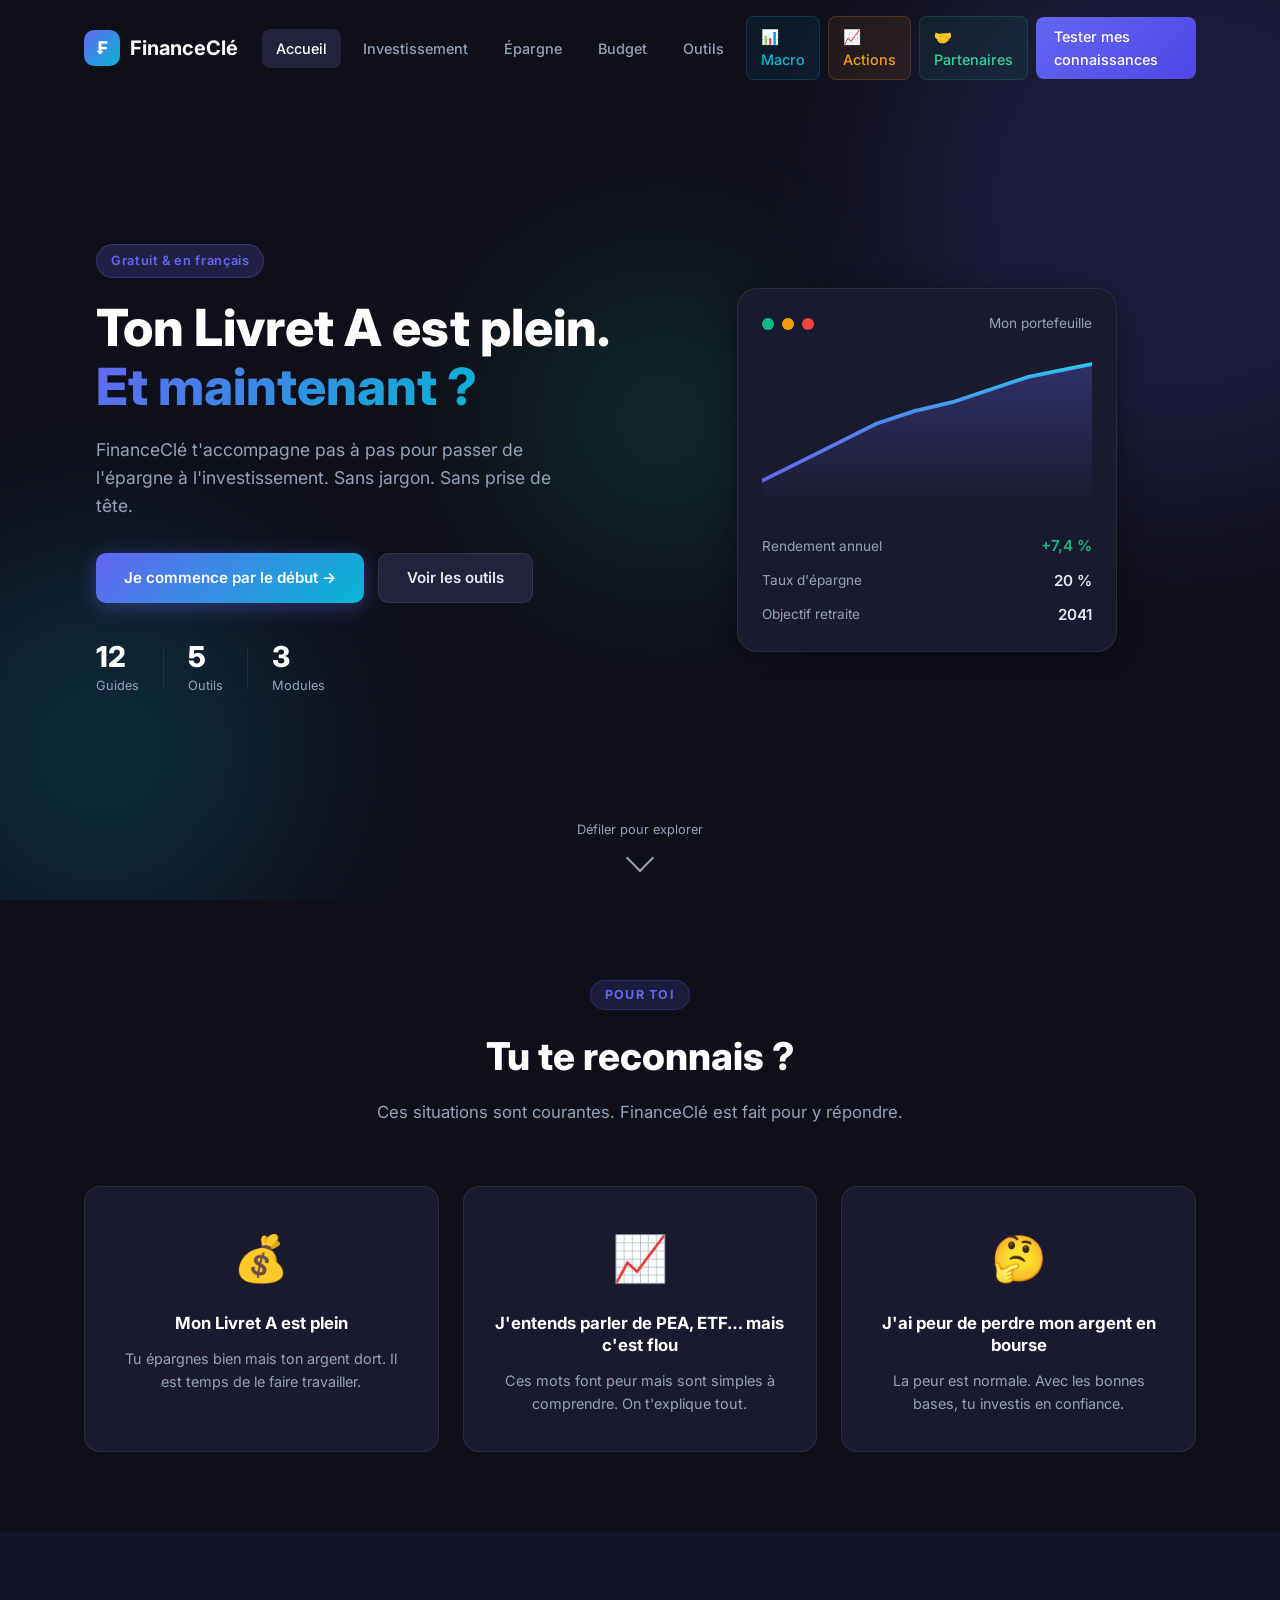
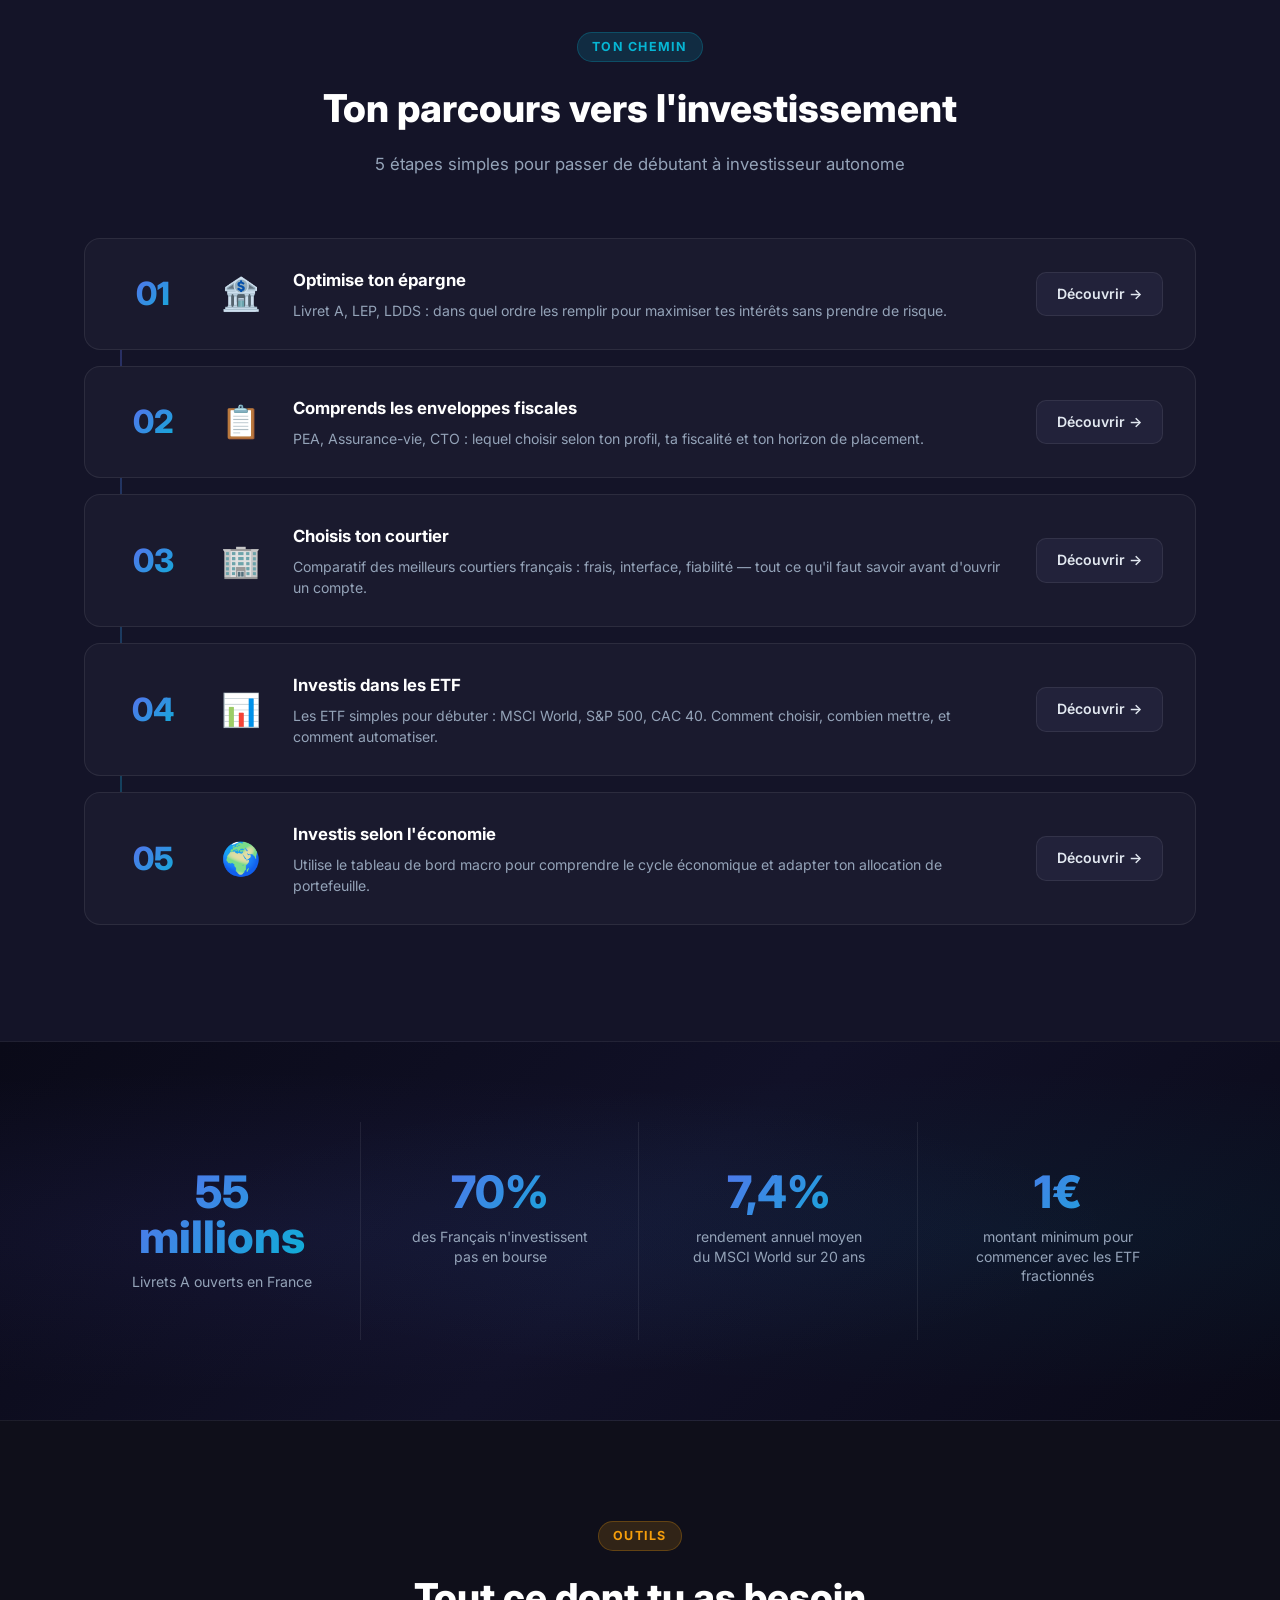
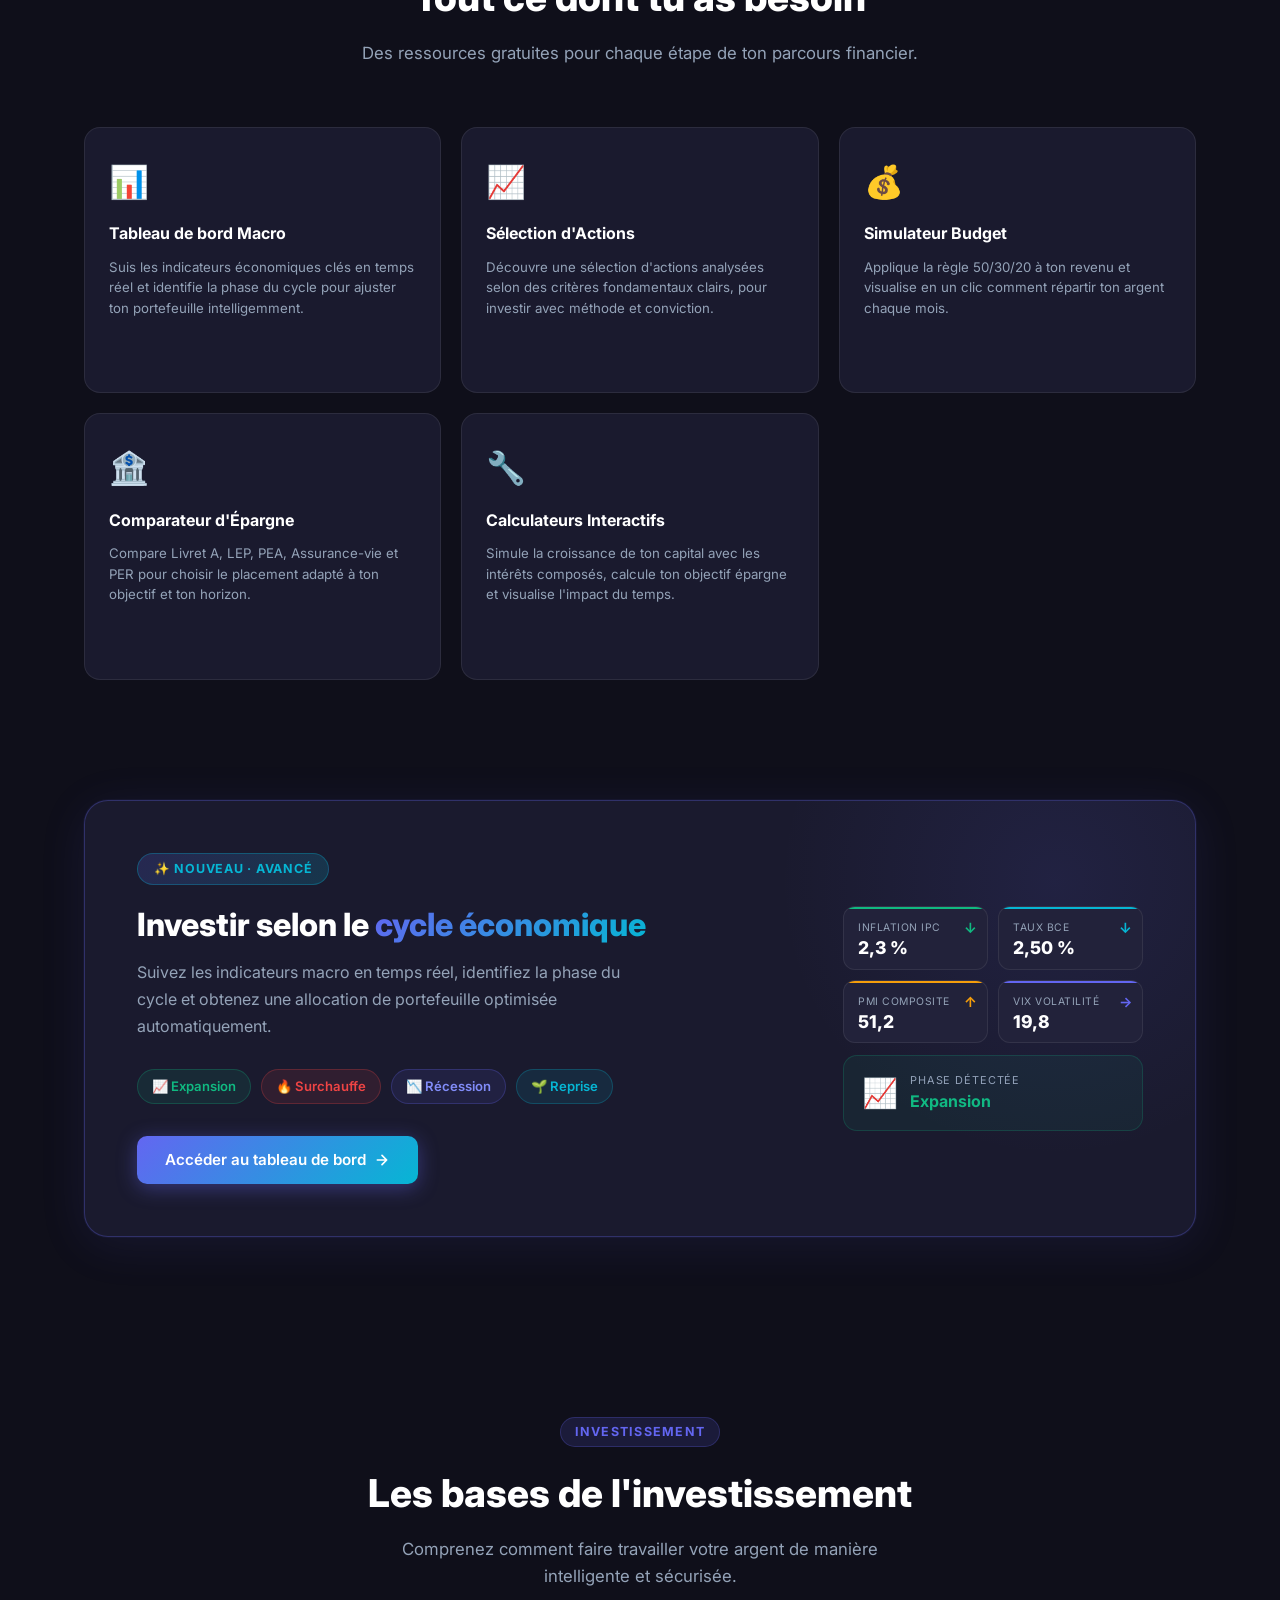
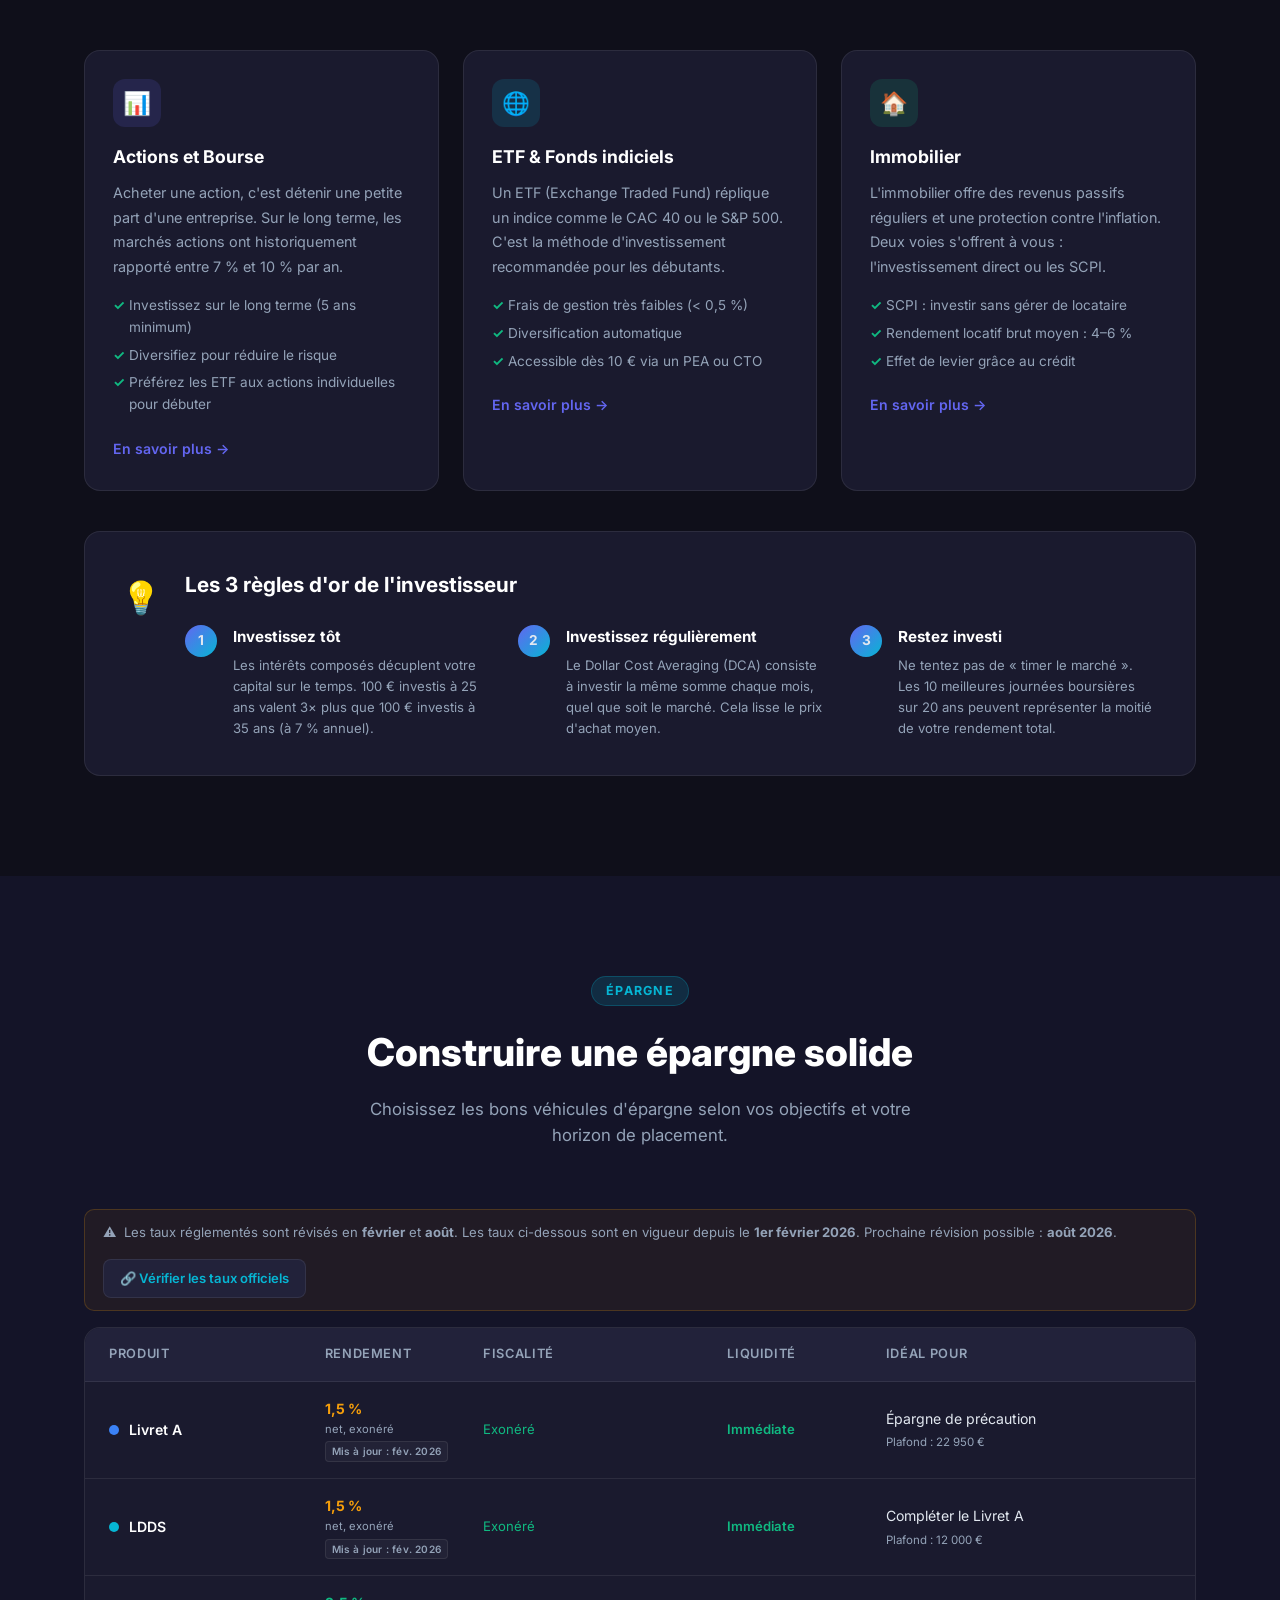
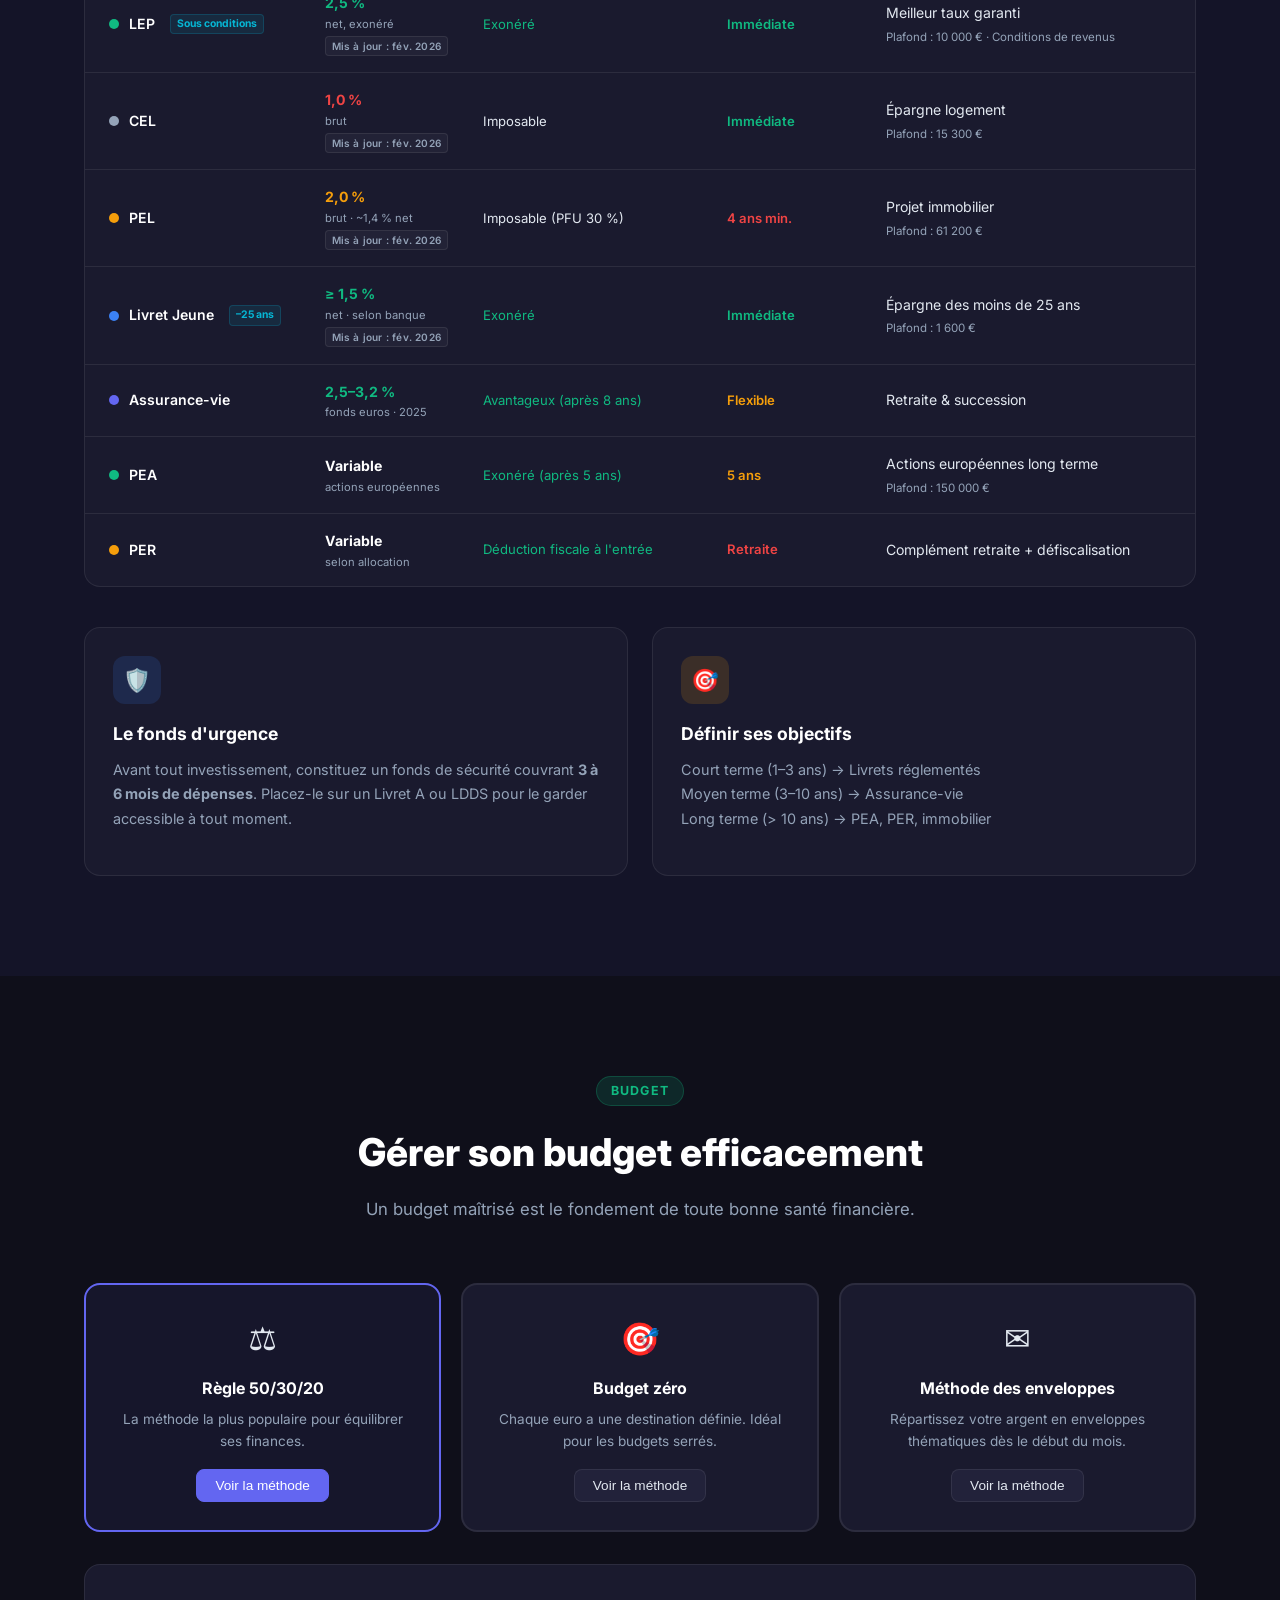
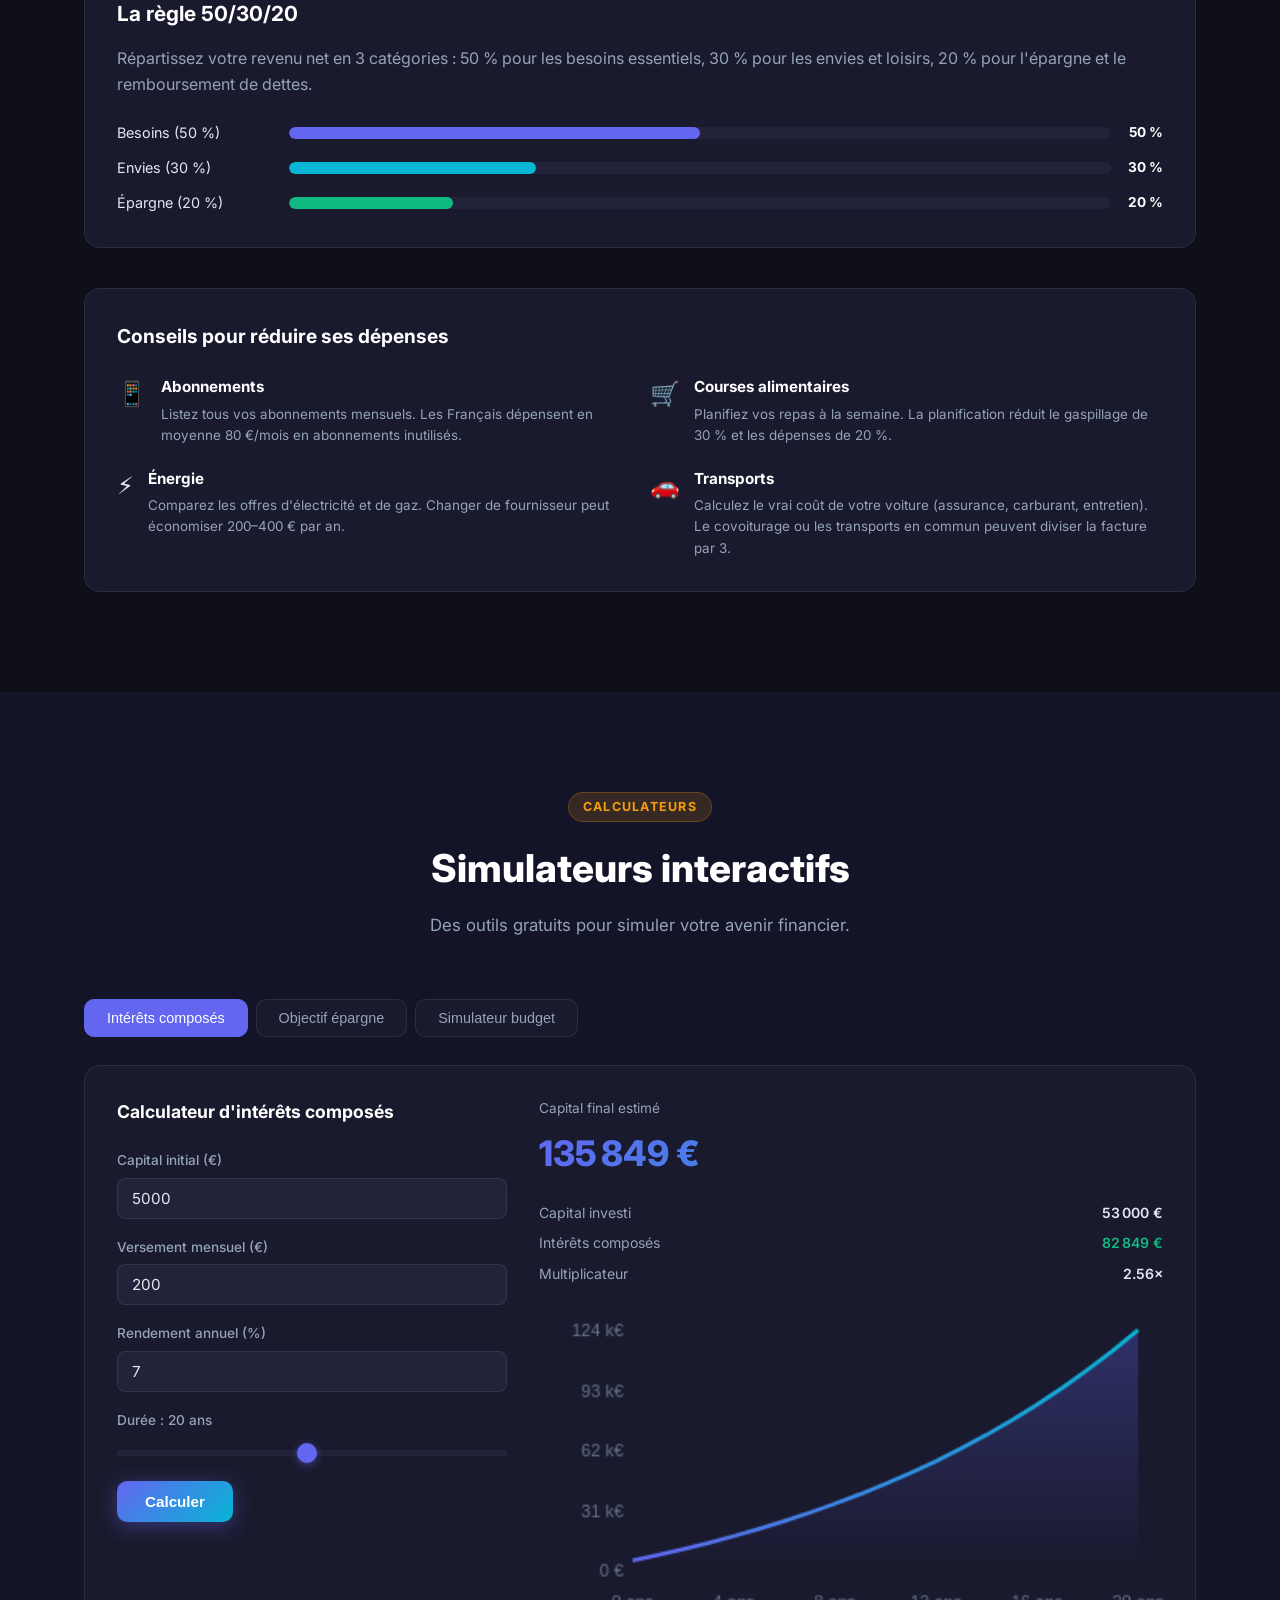
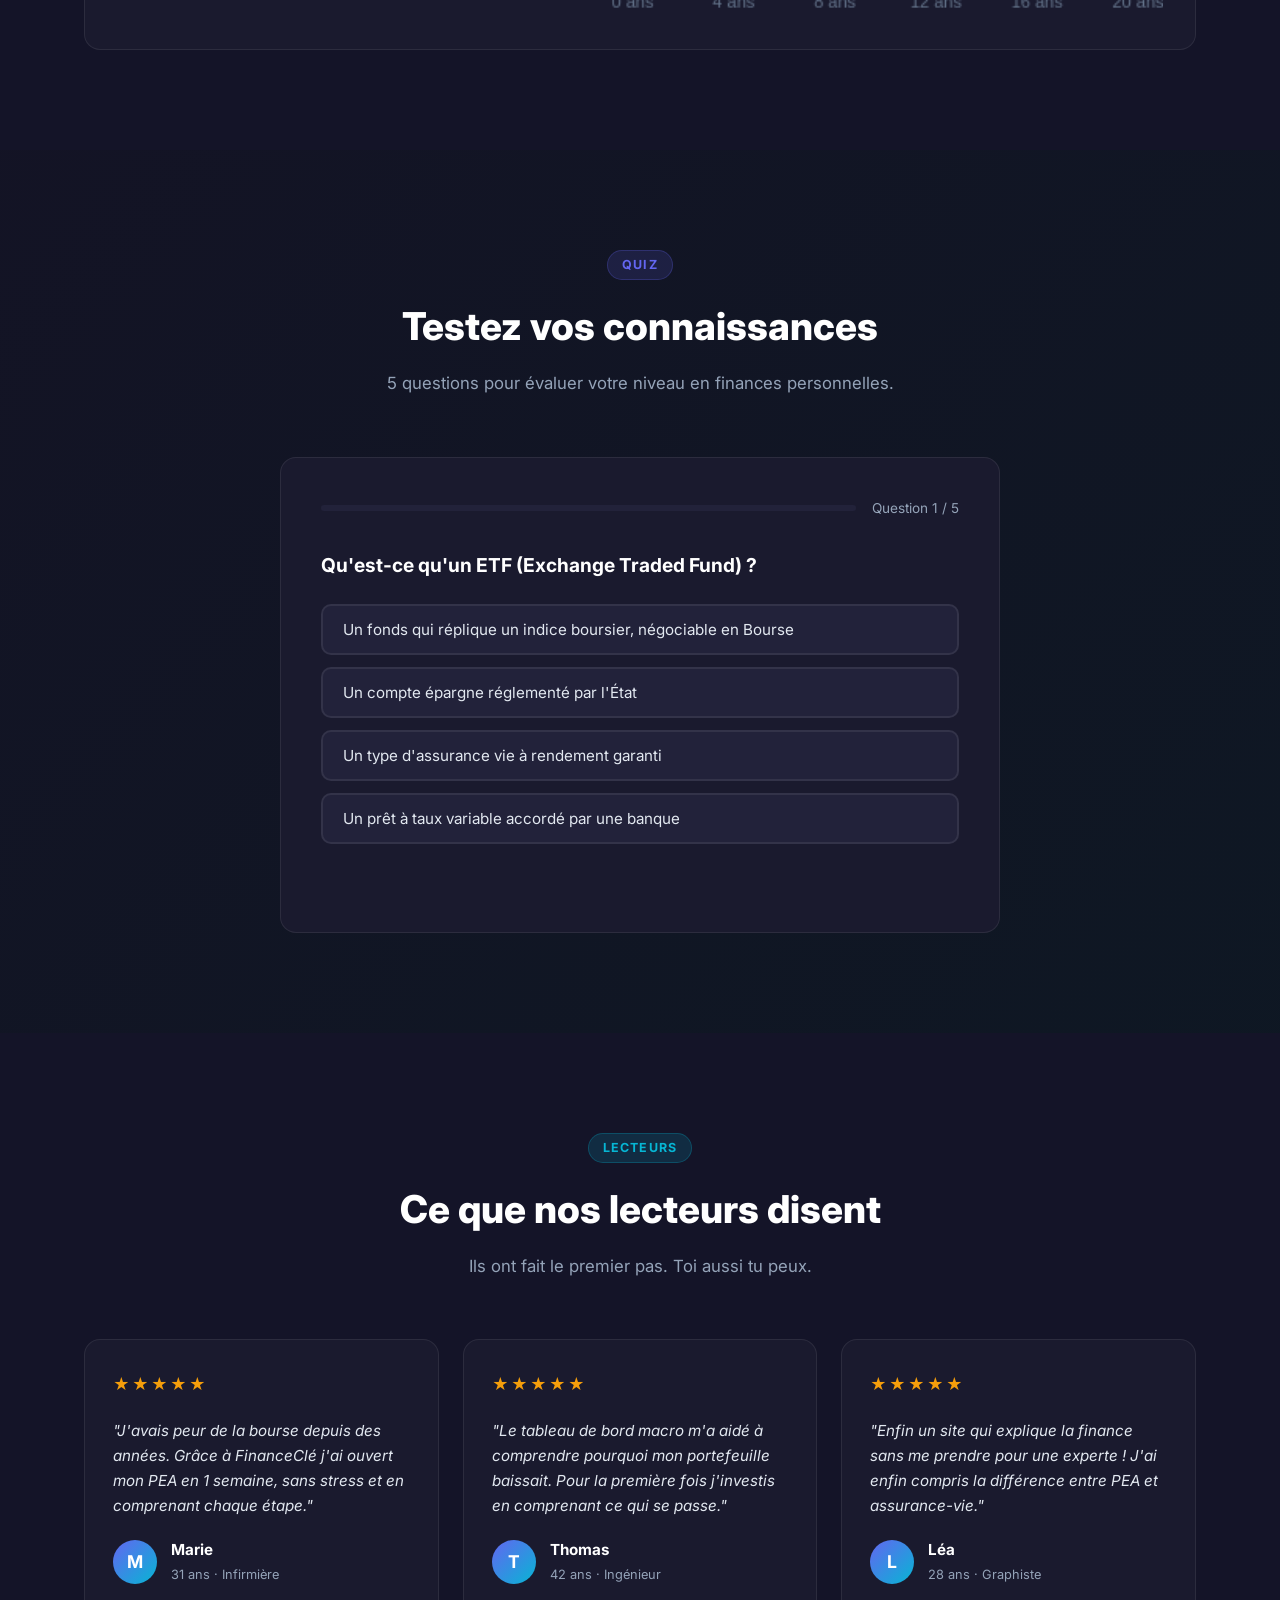
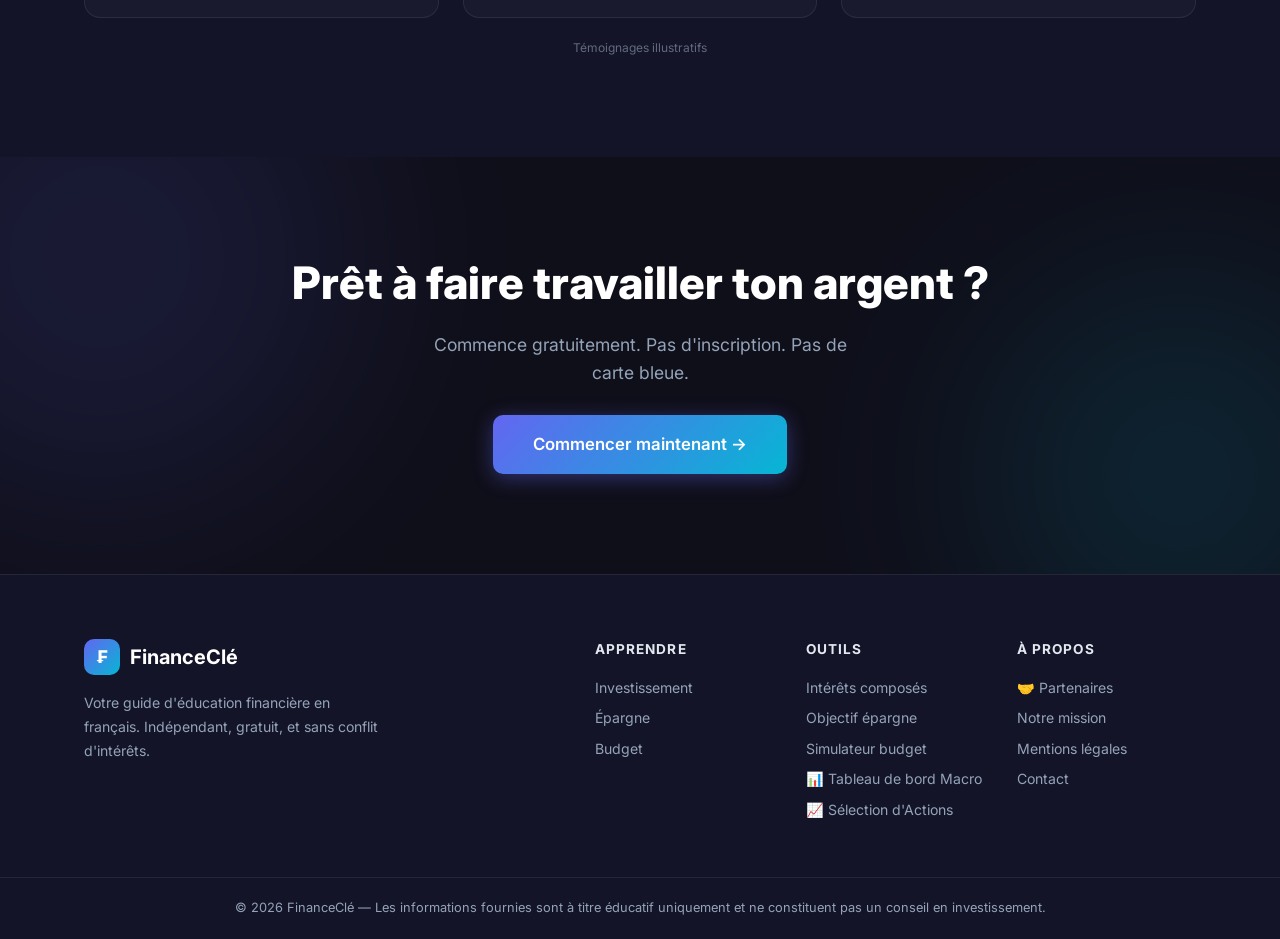
==== commit 4feddeac: "Refonte page accueil - positionnement pédagogique" ====
--- a/index.html
+++ b/index.html
@@ -2,12 +2,24 @@
 <html lang="fr">
 <head>
   <meta charset="UTF-8" />
+  <meta name="google-adsense-account" content="ca-pub-8355030940368153" />
   <meta name="viewport" content="width=device-width, initial-scale=1.0" />
-  <title>FinanceClé — Éducation Financière</title>
+  <title>FinanceClé — Éducation Financière Gratuite en Français</title>
+  <meta name="description" content="Apprenez à investir, épargner et gérer votre budget avec FinanceClé. Guides pratiques, outils interactifs et conseils adaptés à la réalité française. Gratuit." />
+  <meta name="keywords" content="éducation financière, investissement, épargne, budget, ETF, bourse, PEA, intérêts composés, finance personnelle, France, value investing" />
+  <meta name="author" content="FinanceClé" />
+  <meta name="robots" content="index, follow" />
+  <meta property="og:title" content="FinanceClé — Éducation Financière Gratuite en Français" />
+  <meta property="og:description" content="Guides gratuits pour investir, épargner et gérer son budget. Outils interactifs et conseils adaptés à la réalité française." />
+  <meta property="og:type" content="website" />
+  <meta property="og:url" content="https://arlindo101.github.io/financecle/" />
+  <meta property="og:site_name" content="FinanceClé" />
+  <link rel="canonical" href="https://arlindo101.github.io/financecle/" />
   <link rel="stylesheet" href="styles.css" />
   <link rel="preconnect" href="https://fonts.googleapis.com" />
   <link rel="preconnect" href="https://fonts.gstatic.com" crossorigin />
   <link href="https://fonts.googleapis.com/css2?family=Inter:wght@400;500;600;700;800&display=swap" rel="stylesheet" />
+  <script async src="https://pagead2.googlesyndication.com/pagead/js/adsbygoogle.js?client=ca-pub-8355030940368153" crossorigin="anonymous"></script>
 </head>
 <body>
 
@@ -45,11 +57,11 @@
     <div class="container hero-content">
       <div class="hero-text">
         <span class="badge">Gratuit &amp; en français</span>
-        <h1>Maîtrisez vos <span class="highlight">finances</span> personnelles</h1>
-        <p class="hero-sub">Apprenez à investir, épargner et gérer votre budget avec des guides clairs, des outils pratiques et des conseils adaptés à la réalité française.</p>
+        <h1>Ton Livret A est plein.<br><span class="highlight">Et maintenant ?</span></h1>
+        <p class="hero-sub">FinanceClé t'accompagne pas à pas pour passer de l'épargne à l'investissement. Sans jargon. Sans prise de tête.</p>
         <div class="hero-cta">
-          <a href="#investissement" class="btn btn-primary">Commencer à apprendre</a>
-          <a href="#outils" class="btn btn-ghost">Découvrir les outils</a>
+          <a href="#parcours" class="btn btn-primary">Je commence par le début →</a>
+          <a href="#outils-cards" class="btn btn-ghost">Voir les outils</a>
         </div>
         <div class="hero-stats">
           <div class="stat"><span class="stat-num" data-target="12">0</span><span>Guides</span></div>
@@ -108,34 +120,167 @@
     </div>
   </section>
 
-  <!-- MODULES RAPIDES -->
-  <section class="modules" id="modules">
-    <div class="container">
-      <div class="modules-grid">
-        <a href="#investissement" class="module-card mod-purple">
-          <div class="mod-icon">📈</div>
-          <h3>Investissement</h3>
-          <p>Actions, ETF, immobilier et plus</p>
+  <!-- TU TE RECONNAIS ? -->
+  <section class="section recognize-section" id="reconnais">
+    <div class="container">
+      <div class="section-header">
+        <span class="section-tag purple">Pour toi</span>
+        <h2>Tu te reconnais ?</h2>
+        <p>Ces situations sont courantes. FinanceClé est fait pour y répondre.</p>
+      </div>
+      <div class="recognize-grid">
+        <div class="recognize-card" data-aos>
+          <div class="recognize-icon">💰</div>
+          <h3>Mon Livret A est plein</h3>
+          <p>Tu épargnes bien mais ton argent dort. Il est temps de le faire travailler.</p>
+        </div>
+        <div class="recognize-card" data-aos>
+          <div class="recognize-icon">📈</div>
+          <h3>J'entends parler de PEA, ETF… mais c'est flou</h3>
+          <p>Ces mots font peur mais sont simples à comprendre. On t'explique tout.</p>
+        </div>
+        <div class="recognize-card" data-aos>
+          <div class="recognize-icon">🤔</div>
+          <h3>J'ai peur de perdre mon argent en bourse</h3>
+          <p>La peur est normale. Avec les bonnes bases, tu investis en confiance.</p>
+        </div>
+      </div>
+    </div>
+  </section>
+
+  <!-- PARCOURS EN 5 ÉTAPES -->
+  <section class="section section-alt parcours-section" id="parcours">
+    <div class="container">
+      <div class="section-header">
+        <span class="section-tag cyan">Ton chemin</span>
+        <h2>Ton parcours vers l'investissement</h2>
+        <p>5 étapes simples pour passer de débutant à investisseur autonome</p>
+      </div>
+      <div class="steps-list">
+
+        <div class="step-item" data-aos>
+          <div class="step-number">01</div>
+          <div class="step-icon">🏦</div>
+          <div class="step-body">
+            <h3>Optimise ton épargne</h3>
+            <p>Livret A, LEP, LDDS : dans quel ordre les remplir pour maximiser tes intérêts sans prendre de risque.</p>
+          </div>
+          <a href="#epargne" class="btn btn-ghost step-btn">Découvrir →</a>
+        </div>
+
+        <div class="step-item" data-aos>
+          <div class="step-number">02</div>
+          <div class="step-icon">📋</div>
+          <div class="step-body">
+            <h3>Comprends les enveloppes fiscales</h3>
+            <p>PEA, Assurance-vie, CTO : lequel choisir selon ton profil, ta fiscalité et ton horizon de placement.</p>
+          </div>
+          <a href="#epargne" class="btn btn-ghost step-btn">Découvrir →</a>
+        </div>
+
+        <div class="step-item" data-aos>
+          <div class="step-number">03</div>
+          <div class="step-icon">🏢</div>
+          <div class="step-body">
+            <h3>Choisis ton courtier</h3>
+            <p>Comparatif des meilleurs courtiers français : frais, interface, fiabilité — tout ce qu'il faut savoir avant d'ouvrir un compte.</p>
+          </div>
+          <a href="partenaires.html" class="btn btn-ghost step-btn">Découvrir →</a>
+        </div>
+
+        <div class="step-item" data-aos>
+          <div class="step-number">04</div>
+          <div class="step-icon">📊</div>
+          <div class="step-body">
+            <h3>Investis dans les ETF</h3>
+            <p>Les ETF simples pour débuter : MSCI World, S&amp;P 500, CAC 40. Comment choisir, combien mettre, et comment automatiser.</p>
+          </div>
+          <a href="#investissement" class="btn btn-ghost step-btn">Découvrir →</a>
+        </div>
+
+        <div class="step-item" data-aos>
+          <div class="step-number">05</div>
+          <div class="step-icon">🌍</div>
+          <div class="step-body">
+            <h3>Investis selon l'économie</h3>
+            <p>Utilise le tableau de bord macro pour comprendre le cycle économique et adapter ton allocation de portefeuille.</p>
+          </div>
+          <a href="tableau-de-bord-macro.html" class="btn btn-ghost step-btn">Découvrir →</a>
+        </div>
+
+      </div>
+    </div>
+  </section>
+
+  <!-- CHIFFRES CLÉS -->
+  <section class="stats-section" id="chiffres">
+    <div class="container">
+      <div class="stats-grid">
+        <div class="stat-card">
+          <div class="stat-card-num">55 millions</div>
+          <div class="stat-card-label">Livrets A ouverts en France</div>
+        </div>
+        <div class="stat-card">
+          <div class="stat-card-num">70%</div>
+          <div class="stat-card-label">des Français n'investissent pas en bourse</div>
+        </div>
+        <div class="stat-card">
+          <div class="stat-card-num">7,4%</div>
+          <div class="stat-card-label">rendement annuel moyen du MSCI World sur 20 ans</div>
+        </div>
+        <div class="stat-card">
+          <div class="stat-card-num">1€</div>
+          <div class="stat-card-label">montant minimum pour commencer avec les ETF fractionnés</div>
+        </div>
+      </div>
+    </div>
+  </section>
+
+  <!-- OUTILS MIS EN AVANT -->
+  <section class="section" id="outils-cards">
+    <div class="container">
+      <div class="section-header">
+        <span class="section-tag orange">Outils</span>
+        <h2>Tout ce dont tu as besoin</h2>
+        <p>Des ressources gratuites pour chaque étape de ton parcours financier.</p>
+      </div>
+      <div class="tools-showcase-grid">
+
+        <a href="tableau-de-bord-macro.html" class="tool-showcase-card mod-purple">
+          <div class="tool-showcase-icon">📊</div>
+          <h3>Tableau de bord Macro</h3>
+          <p>Suis les indicateurs économiques clés en temps réel et identifie la phase du cycle pour ajuster ton portefeuille intelligemment.</p>
           <span class="mod-arrow">→</span>
         </a>
-        <a href="#epargne" class="module-card mod-cyan">
-          <div class="mod-icon">🏦</div>
-          <h3>Épargne</h3>
-          <p>Livrets, PEA, assurance-vie</p>
+
+        <a href="selection-actions.html" class="tool-showcase-card mod-cyan">
+          <div class="tool-showcase-icon">📈</div>
+          <h3>Sélection d'Actions</h3>
+          <p>Découvre une sélection d'actions analysées selon des critères fondamentaux clairs, pour investir avec méthode et conviction.</p>
           <span class="mod-arrow">→</span>
         </a>
-        <a href="#budget" class="module-card mod-green">
-          <div class="mod-icon">💰</div>
-          <h3>Budget</h3>
-          <p>Règle 50/30/20, zéro-budget</p>
+
+        <a href="#budget" class="tool-showcase-card mod-green">
+          <div class="tool-showcase-icon">💰</div>
+          <h3>Simulateur Budget</h3>
+          <p>Applique la règle 50/30/20 à ton revenu et visualise en un clic comment répartir ton argent chaque mois.</p>
           <span class="mod-arrow">→</span>
         </a>
-        <a href="#outils" class="module-card mod-orange">
-          <div class="mod-icon">🔧</div>
-          <h3>Outils</h3>
-          <p>Calculateurs interactifs</p>
+
+        <a href="#epargne" class="tool-showcase-card mod-orange">
+          <div class="tool-showcase-icon">🏦</div>
+          <h3>Comparateur d'Épargne</h3>
+          <p>Compare Livret A, LEP, PEA, Assurance-vie et PER pour choisir le placement adapté à ton objectif et ton horizon.</p>
           <span class="mod-arrow">→</span>
         </a>
+
+        <a href="#outils" class="tool-showcase-card mod-pink">
+          <div class="tool-showcase-icon">🔧</div>
+          <h3>Calculateurs Interactifs</h3>
+          <p>Simule la croissance de ton capital avec les intérêts composés, calcule ton objectif épargne et visualise l'impact du temps.</p>
+          <span class="mod-arrow">→</span>
+        </a>
+
       </div>
     </div>
   </section>
@@ -146,7 +291,6 @@
       <div class="macro-promo-card" data-aos>
         <div class="macro-promo-glow"></div>
 
-        <!-- Texte principal -->
         <div class="macro-promo-body">
           <span class="macro-promo-badge">✨ Nouveau · Avancé</span>
           <h2>Investir selon le <span class="highlight">cycle économique</span></h2>
@@ -163,7 +307,6 @@
           </a>
         </div>
 
-        <!-- Panneau visuel décoratif -->
         <div class="macro-promo-visual" aria-hidden="true">
           <div class="macro-mini-indicators">
             <div class="macro-mini-ind m-green">
@@ -305,7 +448,6 @@
             <div>Idéal pour</div>
           </div>
 
-          <!-- Livret A -->
           <div class="table-row" data-aos>
             <div class="product-name"><span class="dot blue"></span>Livret A</div>
             <div>
@@ -321,7 +463,6 @@
             </div>
           </div>
 
-          <!-- LDDS -->
           <div class="table-row" data-aos>
             <div class="product-name"><span class="dot cyan"></span>LDDS</div>
             <div>
@@ -337,7 +478,6 @@
             </div>
           </div>
 
-          <!-- LEP -->
           <div class="table-row" data-aos>
             <div class="product-name"><span class="dot green"></span>LEP<span class="cond-badge">Sous conditions</span></div>
             <div>
@@ -353,7 +493,6 @@
             </div>
           </div>
 
-          <!-- CEL -->
           <div class="table-row" data-aos>
             <div class="product-name"><span class="dot muted"></span>CEL</div>
             <div>
@@ -369,7 +508,6 @@
             </div>
           </div>
 
-          <!-- PEL -->
           <div class="table-row" data-aos>
             <div class="product-name"><span class="dot orange"></span>PEL</div>
             <div>
@@ -385,7 +523,6 @@
             </div>
           </div>
 
-          <!-- Livret Jeune -->
           <div class="table-row" data-aos>
             <div class="product-name"><span class="dot blue"></span>Livret Jeune<span class="cond-badge">–25 ans</span></div>
             <div>
@@ -401,7 +538,6 @@
             </div>
           </div>
 
-          <!-- Assurance-vie -->
           <div class="table-row" data-aos>
             <div class="product-name"><span class="dot purple"></span>Assurance-vie</div>
             <div>
@@ -413,7 +549,6 @@
             <div>Retraite &amp; succession</div>
           </div>
 
-          <!-- PEA -->
           <div class="table-row" data-aos>
             <div class="product-name"><span class="dot green"></span>PEA</div>
             <div>
@@ -428,7 +563,6 @@
             </div>
           </div>
 
-          <!-- PER -->
           <div class="table-row" data-aos>
             <div class="product-name"><span class="dot orange"></span>PER</div>
             <div>
@@ -516,12 +650,12 @@
     </div>
   </section>
 
-  <!-- OUTILS -->
+  <!-- OUTILS CALCULATEURS -->
   <section class="section section-alt" id="outils">
     <div class="container">
       <div class="section-header">
-        <span class="section-tag orange">Outils</span>
-        <h2>Calculateurs interactifs</h2>
+        <span class="section-tag orange">Calculateurs</span>
+        <h2>Simulateurs interactifs</h2>
         <p>Des outils gratuits pour simuler votre avenir financier.</p>
       </div>
 
@@ -531,7 +665,6 @@
         <button class="tool-tab" data-tool="budget-calc">Simulateur budget</button>
       </div>
 
-      <!-- Compound interest -->
       <div class="tool-panel active" id="tool-compound">
         <div class="tool-layout">
           <div class="tool-inputs">
@@ -565,7 +698,6 @@
         </div>
       </div>
 
-      <!-- Savings goal -->
       <div class="tool-panel" id="tool-savings">
         <div class="tool-layout">
           <div class="tool-inputs">
@@ -598,7 +730,6 @@
         </div>
       </div>
 
-      <!-- Budget simulator -->
       <div class="tool-panel" id="tool-budget-calc">
         <div class="tool-layout">
           <div class="tool-inputs">
@@ -647,6 +778,70 @@
         <p id="quizResultText"></p>
         <button class="btn btn-primary" id="quizRestart">Recommencer le quiz</button>
       </div>
+    </div>
+  </section>
+
+  <!-- TÉMOIGNAGES -->
+  <section class="section testimonials-section" id="temoignages">
+    <div class="container">
+      <div class="section-header">
+        <span class="section-tag cyan">Lecteurs</span>
+        <h2>Ce que nos lecteurs disent</h2>
+        <p>Ils ont fait le premier pas. Toi aussi tu peux.</p>
+      </div>
+      <div class="testimonials-grid">
+
+        <div class="testimonial-card" data-aos>
+          <div class="testimonial-stars">★★★★★</div>
+          <p class="testimonial-text">"J'avais peur de la bourse depuis des années. Grâce à FinanceClé j'ai ouvert mon PEA en 1 semaine, sans stress et en comprenant chaque étape."</p>
+          <div class="testimonial-author">
+            <div class="testimonial-avatar">M</div>
+            <div>
+              <div class="testimonial-name">Marie</div>
+              <div class="testimonial-role">31 ans · Infirmière</div>
+            </div>
+          </div>
+        </div>
+
+        <div class="testimonial-card" data-aos>
+          <div class="testimonial-stars">★★★★★</div>
+          <p class="testimonial-text">"Le tableau de bord macro m'a aidé à comprendre pourquoi mon portefeuille baissait. Pour la première fois j'investis en comprenant ce qui se passe."</p>
+          <div class="testimonial-author">
+            <div class="testimonial-avatar">T</div>
+            <div>
+              <div class="testimonial-name">Thomas</div>
+              <div class="testimonial-role">42 ans · Ingénieur</div>
+            </div>
+          </div>
+        </div>
+
+        <div class="testimonial-card" data-aos>
+          <div class="testimonial-stars">★★★★★</div>
+          <p class="testimonial-text">"Enfin un site qui explique la finance sans me prendre pour une experte ! J'ai enfin compris la différence entre PEA et assurance-vie."</p>
+          <div class="testimonial-author">
+            <div class="testimonial-avatar">L</div>
+            <div>
+              <div class="testimonial-name">Léa</div>
+              <div class="testimonial-role">28 ans · Graphiste</div>
+            </div>
+          </div>
+        </div>
+
+      </div>
+      <p class="testimonials-disclaimer">Témoignages illustratifs</p>
+    </div>
+  </section>
+
+  <!-- CALL TO ACTION FINAL -->
+  <section class="cta-final-section" id="cta-final">
+    <div class="cta-final-bg">
+      <div class="cta-final-shape cta-shape-1"></div>
+      <div class="cta-final-shape cta-shape-2"></div>
+    </div>
+    <div class="container cta-final-content">
+      <h2>Prêt à faire travailler ton argent ?</h2>
+      <p>Commence gratuitement. Pas d'inscription. Pas de carte bleue.</p>
+      <a href="#parcours" class="btn btn-primary cta-final-btn">Commencer maintenant →</a>
     </div>
   </section>
 
--- a/styles.css
+++ b/styles.css
@@ -917,7 +917,311 @@
 }
 
 /* ─── RESPONSIVE ────────────────────────────────────────────── */
+/* ─── RECOGNIZE SECTION ─────────────────────────────────────── */
+.recognize-section { padding: 80px 0; }
+.recognize-grid {
+  display: grid;
+  grid-template-columns: repeat(3, 1fr);
+  gap: 24px;
+}
+.recognize-card {
+  background: var(--surface);
+  border: 1px solid var(--border);
+  border-radius: var(--radius);
+  padding: 36px 28px;
+  text-align: center;
+  transition: transform var(--transition), border-color var(--transition), box-shadow var(--transition);
+}
+.recognize-card:hover {
+  transform: translateY(-6px);
+  border-color: var(--purple);
+  box-shadow: 0 12px 40px rgba(99,102,241,0.15);
+}
+.recognize-icon {
+  font-size: 2.8rem;
+  margin-bottom: 18px;
+  display: block;
+}
+.recognize-card h3 {
+  font-size: 1.05rem;
+  font-weight: 700;
+  color: #fff;
+  margin-bottom: 12px;
+  line-height: 1.3;
+}
+.recognize-card p {
+  font-size: 0.9rem;
+  color: var(--muted);
+  line-height: 1.6;
+}
+
+/* ─── PARCOURS 5 ÉTAPES ──────────────────────────────────────── */
+.parcours-section { padding: 100px 0; }
+.steps-list {
+  display: flex;
+  flex-direction: column;
+  gap: 0;
+  position: relative;
+}
+.steps-list::before {
+  content: '';
+  position: absolute;
+  left: 36px;
+  top: 48px;
+  bottom: 48px;
+  width: 2px;
+  background: linear-gradient(to bottom, var(--purple), var(--cyan));
+  opacity: 0.3;
+  border-radius: 2px;
+}
+.step-item {
+  display: grid;
+  grid-template-columns: 72px 56px 1fr auto;
+  align-items: center;
+  gap: 24px;
+  padding: 28px 32px;
+  background: var(--surface);
+  border: 1px solid var(--border);
+  border-radius: var(--radius);
+  margin-bottom: 16px;
+  position: relative;
+  transition: border-color var(--transition), box-shadow var(--transition), transform var(--transition);
+}
+.step-item:hover {
+  border-color: var(--purple);
+  box-shadow: 0 8px 32px rgba(99,102,241,0.15);
+  transform: translateX(6px);
+}
+.step-number {
+  font-size: 2rem;
+  font-weight: 800;
+  background: linear-gradient(135deg, var(--purple), var(--cyan));
+  -webkit-background-clip: text;
+  -webkit-text-fill-color: transparent;
+  background-clip: text;
+  line-height: 1;
+  text-align: center;
+}
+.step-icon { font-size: 2rem; text-align: center; }
+.step-body h3 {
+  font-size: 1.05rem;
+  font-weight: 700;
+  color: #fff;
+  margin-bottom: 6px;
+}
+.step-body p {
+  font-size: 0.88rem;
+  color: var(--muted);
+  line-height: 1.5;
+  margin: 0;
+}
+.step-btn {
+  white-space: nowrap;
+  font-size: 0.88rem;
+  padding: 10px 20px;
+}
+
+/* ─── CHIFFRES CLÉS ──────────────────────────────────────────── */
+.stats-section {
+  padding: 80px 0;
+  background: linear-gradient(135deg, #0a0a18 0%, #111128 50%, #0a0a18 100%);
+  border-top: 1px solid var(--border);
+  border-bottom: 1px solid var(--border);
+  position: relative;
+  overflow: hidden;
+}
+.stats-section::before {
+  content: '';
+  position: absolute;
+  inset: 0;
+  background: radial-gradient(ellipse at 20% 50%, rgba(99,102,241,0.08) 0%, transparent 60%),
+              radial-gradient(ellipse at 80% 50%, rgba(6,182,212,0.06) 0%, transparent 60%);
+  pointer-events: none;
+}
+.stats-grid {
+  display: grid;
+  grid-template-columns: repeat(4, 1fr);
+  gap: 2px;
+  position: relative;
+}
+.stat-card {
+  text-align: center;
+  padding: 48px 24px;
+  border-right: 1px solid var(--border);
+}
+.stat-card:last-child { border-right: none; }
+.stat-card-num {
+  font-size: clamp(2rem, 3.5vw, 2.8rem);
+  font-weight: 800;
+  background: linear-gradient(135deg, var(--purple), var(--cyan));
+  -webkit-background-clip: text;
+  -webkit-text-fill-color: transparent;
+  background-clip: text;
+  line-height: 1;
+  margin-bottom: 12px;
+  display: block;
+}
+.stat-card-label {
+  font-size: 0.88rem;
+  color: var(--muted);
+  line-height: 1.4;
+  max-width: 180px;
+  margin: 0 auto;
+}
+
+/* ─── OUTILS MIS EN AVANT ────────────────────────────────────── */
+.tools-showcase-grid {
+  display: grid;
+  grid-template-columns: repeat(3, 1fr);
+  gap: 20px;
+}
+.tool-showcase-card {
+  display: flex;
+  flex-direction: column;
+  gap: 10px;
+  padding: 28px 24px;
+  border-radius: var(--radius);
+  border: 1px solid var(--border);
+  background: var(--surface);
+  transition: transform var(--transition), box-shadow var(--transition), border-color var(--transition);
+  cursor: pointer;
+  text-decoration: none;
+  color: inherit;
+}
+.tool-showcase-card:hover { transform: translateY(-6px); }
+.mod-purple.tool-showcase-card:hover { border-color: var(--purple); box-shadow: 0 10px 36px rgba(99,102,241,0.2); }
+.mod-cyan.tool-showcase-card:hover { border-color: var(--cyan); box-shadow: 0 10px 36px rgba(6,182,212,0.2); }
+.mod-green.tool-showcase-card:hover { border-color: var(--green); box-shadow: 0 10px 36px rgba(16,185,129,0.2); }
+.mod-orange.tool-showcase-card:hover { border-color: var(--orange); box-shadow: 0 10px 36px rgba(245,158,11,0.2); }
+.mod-pink.tool-showcase-card:hover { border-color: #ec4899; box-shadow: 0 10px 36px rgba(236,72,153,0.2); }
+.tool-showcase-icon { font-size: 2rem; margin-bottom: 4px; }
+.tool-showcase-card h3 { font-size: 1rem; font-weight: 700; color: #fff; }
+.tool-showcase-card p { font-size: 0.83rem; color: var(--muted); line-height: 1.55; flex: 1; }
+.tool-showcase-card .mod-arrow {
+  margin-top: 8px;
+  font-size: 1.1rem;
+  opacity: 0;
+  transform: translateX(-4px);
+  transition: var(--transition);
+  color: var(--purple);
+}
+.tool-showcase-card:hover .mod-arrow { opacity: 1; transform: translateX(0); }
+
+/* Last two cards centered on the 3-col grid */
+.tools-showcase-grid .tool-showcase-card:nth-child(4) { grid-column: 1; }
+
+/* ─── TÉMOIGNAGES ────────────────────────────────────────────── */
+.testimonials-section { padding: 100px 0; background: var(--bg2); }
+.testimonials-grid {
+  display: grid;
+  grid-template-columns: repeat(3, 1fr);
+  gap: 24px;
+  margin-bottom: 20px;
+}
+.testimonial-card {
+  background: var(--surface);
+  border: 1px solid var(--border);
+  border-radius: var(--radius);
+  padding: 32px 28px;
+  display: flex;
+  flex-direction: column;
+  gap: 20px;
+  transition: transform var(--transition), border-color var(--transition);
+}
+.testimonial-card:hover {
+  transform: translateY(-4px);
+  border-color: rgba(99,102,241,0.3);
+}
+.testimonial-stars {
+  color: var(--orange);
+  font-size: 1rem;
+  letter-spacing: 2px;
+}
+.testimonial-text {
+  font-size: 0.95rem;
+  color: var(--text);
+  line-height: 1.65;
+  font-style: italic;
+  flex: 1;
+}
+.testimonial-author {
+  display: flex;
+  align-items: center;
+  gap: 14px;
+}
+.testimonial-avatar {
+  width: 44px;
+  height: 44px;
+  border-radius: 50%;
+  background: linear-gradient(135deg, var(--purple), var(--cyan));
+  display: flex;
+  align-items: center;
+  justify-content: center;
+  font-weight: 700;
+  font-size: 1.1rem;
+  color: #fff;
+  flex-shrink: 0;
+}
+.testimonial-name { font-weight: 700; color: #fff; font-size: 0.95rem; }
+.testimonial-role { font-size: 0.8rem; color: var(--muted); margin-top: 2px; }
+.testimonials-disclaimer {
+  text-align: center;
+  font-size: 0.75rem;
+  color: var(--muted);
+  opacity: 0.6;
+  margin-top: 8px;
+}
+
+/* ─── CTA FINAL ──────────────────────────────────────────────── */
+.cta-final-section {
+  padding: 100px 0;
+  position: relative;
+  overflow: hidden;
+  background: var(--bg);
+}
+.cta-final-bg { position: absolute; inset: 0; pointer-events: none; }
+.cta-final-shape {
+  position: absolute;
+  border-radius: 50%;
+  filter: blur(100px);
+  opacity: 0.12;
+}
+.cta-shape-1 { width: 500px; height: 500px; background: var(--purple); top: -150px; left: -150px; }
+.cta-shape-2 { width: 400px; height: 400px; background: var(--cyan); bottom: -100px; right: -100px; }
+.cta-final-content {
+  position: relative;
+  text-align: center;
+  display: flex;
+  flex-direction: column;
+  align-items: center;
+  gap: 20px;
+}
+.cta-final-content h2 {
+  font-size: clamp(1.8rem, 3.5vw, 2.8rem);
+  font-weight: 800;
+  color: #fff;
+  line-height: 1.2;
+}
+.cta-final-content p {
+  font-size: 1.1rem;
+  color: var(--muted);
+  max-width: 440px;
+}
+.cta-final-btn {
+  font-size: 1.05rem;
+  padding: 16px 40px;
+  margin-top: 8px;
+}
+
+/* ─── RESPONSIVE NEW SECTIONS ────────────────────────────────── */
 @media (max-width: 1024px) {
+  .recognize-grid { grid-template-columns: 1fr; gap: 16px; }
+  .tools-showcase-grid { grid-template-columns: repeat(2, 1fr); }
+  .testimonials-grid { grid-template-columns: 1fr; gap: 16px; }
+  .stats-grid { grid-template-columns: repeat(2, 1fr); }
+  .stat-card { border-right: none; border-bottom: 1px solid var(--border); padding: 40px 20px; }
+  .stat-card:nth-child(odd) { border-right: 1px solid var(--border); }
+  .stat-card:nth-child(3), .stat-card:last-child { border-bottom: none; }
   .modules-grid { grid-template-columns: repeat(2,1fr); }
   .cards-grid { grid-template-columns: repeat(2,1fr); }
   .rules-grid { grid-template-columns: 1fr; gap: 20px; }
@@ -946,9 +1250,25 @@
   .footer-inner { grid-template-columns: 1fr; }
   .footer-links { grid-template-columns: repeat(2,1fr); }
   .budget-donut-wrap { flex-direction: column; }
+  /* New sections responsive */
+  .recognize-grid { grid-template-columns: 1fr; gap: 16px; }
+  .steps-list::before { display: none; }
+  .step-item { grid-template-columns: 48px 40px 1fr; grid-template-rows: auto auto; gap: 12px; }
+  .step-btn { grid-column: 1 / -1; justify-self: start; }
+  .stats-grid { grid-template-columns: repeat(2, 1fr); }
+  .stat-card { border-right: none; border-bottom: 1px solid var(--border); padding: 36px 20px; }
+  .stat-card:nth-child(odd) { border-right: 1px solid var(--border); }
+  .stat-card:nth-child(3), .stat-card:last-child { border-bottom: none; }
+  .tools-showcase-grid { grid-template-columns: 1fr; }
+  .testimonials-grid { grid-template-columns: 1fr; gap: 16px; }
 }
 @media (max-width: 480px) {
   .modules-grid { grid-template-columns: 1fr; }
   .hero-stats { gap: 16px; }
   .stat-num { font-size: 1.4rem; }
-}
+  .stats-grid { grid-template-columns: 1fr; }
+  .stat-card { border-right: none !important; border-bottom: 1px solid var(--border); }
+  .stat-card:last-child { border-bottom: none; }
+  .step-item { grid-template-columns: 1fr; text-align: center; }
+  .step-number, .step-icon { justify-self: center; }
+}
